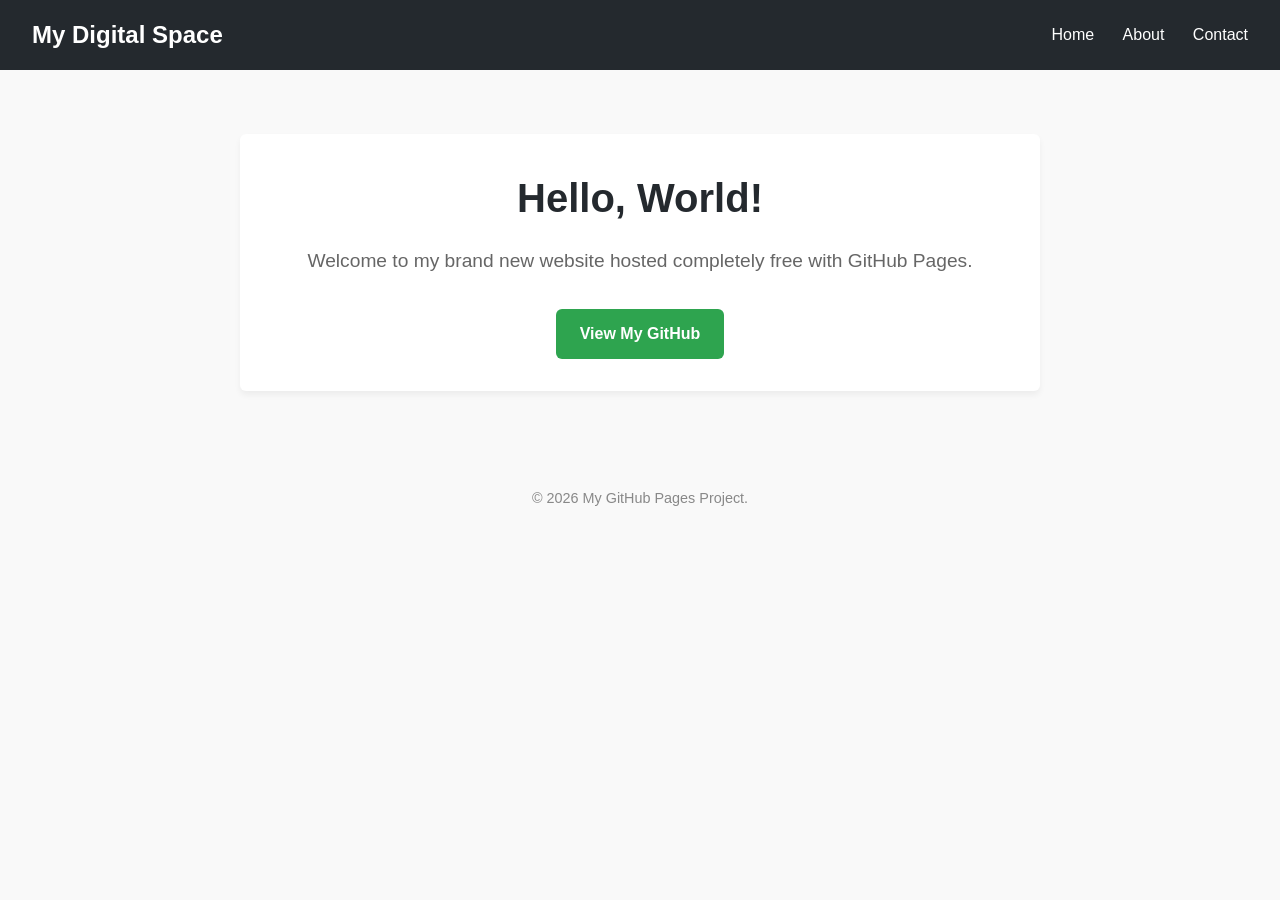
==== index.html @ cbd29893 "Create index.html" ====
<!DOCTYPE html>
<html lang="en">
<head>
    <meta charset="UTF-8">
    <meta name="viewport" content="width=device-width, initial-scale=1.0">
    <title>My GitHub Pages Site</title>
    <style>
        * {
            box-sizing: border-box;
            margin: 0;
            padding: 0;
        }
        body {
            font-family: -apple-system, BlinkMacSystemFont, "Segoe UI", Roboto, sans-serif;
            line-height: 1.6;
            color: #333;
            background-color: #f9f9f9;
        }
        header {
            background-color: #24292e;
            color: #fff;
            padding: 1rem 2rem;
            display: flex;
            justify-content: space-between;
            align-items: center;
        }
        header h1 {
            font-size: 1.5rem;
        }
        nav a {
            color: #fff;
            text-decoration: none;
            margin-left: 1.5rem;
            font-weight: 500;
        }
        nav a:hover {
            text-decoration: underline;
        }
        .hero {
            max-width: 800px;
            margin: 4rem auto;
            padding: 2rem;
            background: #fff;
            border-radius: 6px;
            box-shadow: 0 4px 6px rgba(0,0,0,0.05);
            text-align: center;
        }
        .hero h2 {
            font-size: 2.5rem;
            margin-bottom: 1rem;
            color: #24292e;
        }
        .hero p {
            font-size: 1.2rem;
            color: #666;
            margin-bottom: 2rem;
        }
        .btn {
            display: inline-block;
            background-color: #2ea44f;
            color: #fff;
            padding: 0.75rem 1.5rem;
            border-radius: 6px;
            text-decoration: none;
            font-weight: 600;
        }
        .btn:hover {
            background-color: #2c974b;
        }
        footer {
            text-align: center;
            padding: 2rem;
            color: #888;
            font-size: 0.9rem;
            margin-top: 4rem;
        }
    </style>
</head>
<body>

    <header>
        <h1>My Digital Space</h1>
        <nav>
            <a href="#">Home</a>
            <a href="#about">About</a>
            <a href="#contact">Contact</a>
        </nav>
    </header>

    <main class="hero">
        <h2>Hello, World!</h2>
        <p>Welcome to my brand new website hosted completely free with GitHub Pages.</p>
        <a href="https://github.com" class="btn" target="_blank">View My GitHub</a>
    </main>

    <footer>
        <p>&copy; 2026 My GitHub Pages Project.</p>
    </footer>

</body>
</html>
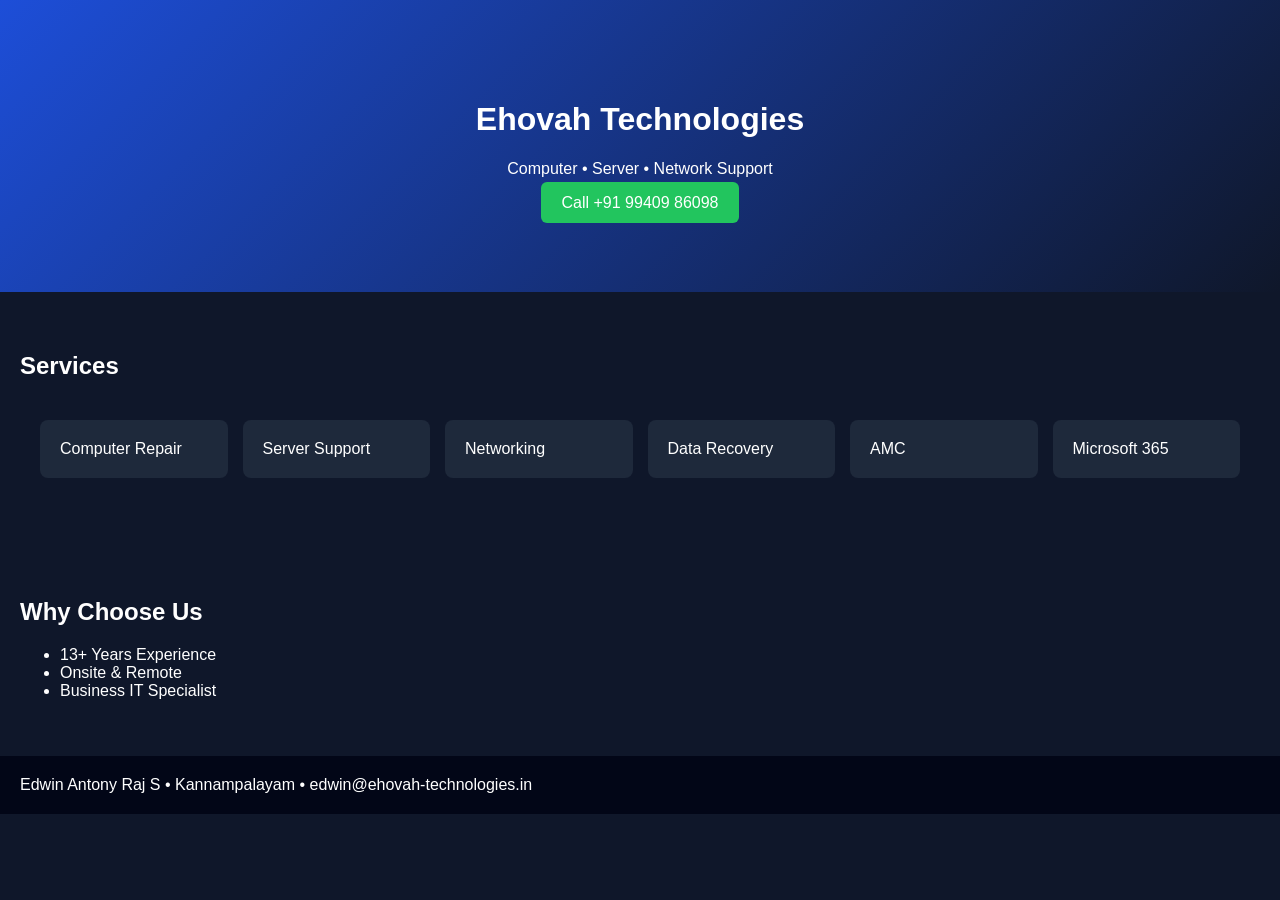
==== commit d54d321e: "Add files via upload" ====
--- a/index.html
+++ b/index.html
@@ -1,101 +1,6 @@
-<!DOCTYPE html>
-<html lang="en">
-<head>
-    <meta charset="UTF-8">
-    <meta name="viewport" content="width=device-width, initial-scale=1.0">
-    <title>My GitHub Pages Site</title>
-    <style>
-        * {
-            box-sizing: border-box;
-            margin: 0;
-            padding: 0;
-        }
-        body {
-            font-family: -apple-system, BlinkMacSystemFont, "Segoe UI", Roboto, sans-serif;
-            line-height: 1.6;
-            color: #333;
-            background-color: #f9f9f9;
-        }
-        header {
-            background-color: #24292e;
-            color: #fff;
-            padding: 1rem 2rem;
-            display: flex;
-            justify-content: space-between;
-            align-items: center;
-        }
-        header h1 {
-            font-size: 1.5rem;
-        }
-        nav a {
-            color: #fff;
-            text-decoration: none;
-            margin-left: 1.5rem;
-            font-weight: 500;
-        }
-        nav a:hover {
-            text-decoration: underline;
-        }
-        .hero {
-            max-width: 800px;
-            margin: 4rem auto;
-            padding: 2rem;
-            background: #fff;
-            border-radius: 6px;
-            box-shadow: 0 4px 6px rgba(0,0,0,0.05);
-            text-align: center;
-        }
-        .hero h2 {
-            font-size: 2.5rem;
-            margin-bottom: 1rem;
-            color: #24292e;
-        }
-        .hero p {
-            font-size: 1.2rem;
-            color: #666;
-            margin-bottom: 2rem;
-        }
-        .btn {
-            display: inline-block;
-            background-color: #2ea44f;
-            color: #fff;
-            padding: 0.75rem 1.5rem;
-            border-radius: 6px;
-            text-decoration: none;
-            font-weight: 600;
-        }
-        .btn:hover {
-            background-color: #2c974b;
-        }
-        footer {
-            text-align: center;
-            padding: 2rem;
-            color: #888;
-            font-size: 0.9rem;
-            margin-top: 4rem;
-        }
-    </style>
-</head>
-<body>
-
-    <header>
-        <h1>My Digital Space</h1>
-        <nav>
-            <a href="#">Home</a>
-            <a href="#about">About</a>
-            <a href="#contact">Contact</a>
-        </nav>
-    </header>
-
-    <main class="hero">
-        <h2>Hello, World!</h2>
-        <p>Welcome to my brand new website hosted completely free with GitHub Pages.</p>
-        <a href="https://github.com" class="btn" target="_blank">View My GitHub</a>
-    </main>
-
-    <footer>
-        <p>&copy; 2026 My GitHub Pages Project.</p>
-    </footer>
-
-</body>
-</html>
+<!DOCTYPE html><html><head><meta charset="utf-8"><meta name="viewport" content="width=device-width,initial-scale=1">
+<title>Ehovah Technologies</title><link rel="stylesheet" href="style.css"></head>
+<body><header class="hero"><h1>Ehovah Technologies</h1><p>Computer • Server • Network Support</p><a class="btn" href="tel:+919940986098">Call +91 99409 86098</a></header>
+<section><h2>Services</h2><div class="grid"><div>Computer Repair</div><div>Server Support</div><div>Networking</div><div>Data Recovery</div><div>AMC</div><div>Microsoft 365</div></div></section>
+<section><h2>Why Choose Us</h2><ul><li>13+ Years Experience</li><li>Onsite & Remote</li><li>Business IT Specialist</li></ul></section>
+<footer>Edwin Antony Raj S • Kannampalayam • edwin@ehovah-technologies.in</footer></body></html>
--- a/style.css
+++ b/style.css
@@ -0,0 +1 @@
+body{font-family:Arial,sans-serif;margin:0;background:#0f172a;color:#fff} .hero{padding:80px 20px;text-align:center;background:linear-gradient(135deg,#1d4ed8,#0f172a)} .btn{background:#22c55e;color:#fff;padding:12px 20px;text-decoration:none;border-radius:6px}.grid{display:grid;grid-template-columns:repeat(auto-fit,minmax(180px,1fr));gap:15px;padding:20px} .grid div{background:#1e293b;padding:20px;border-radius:8px} section{padding:40px 20px} footer{padding:20px;background:#020617}
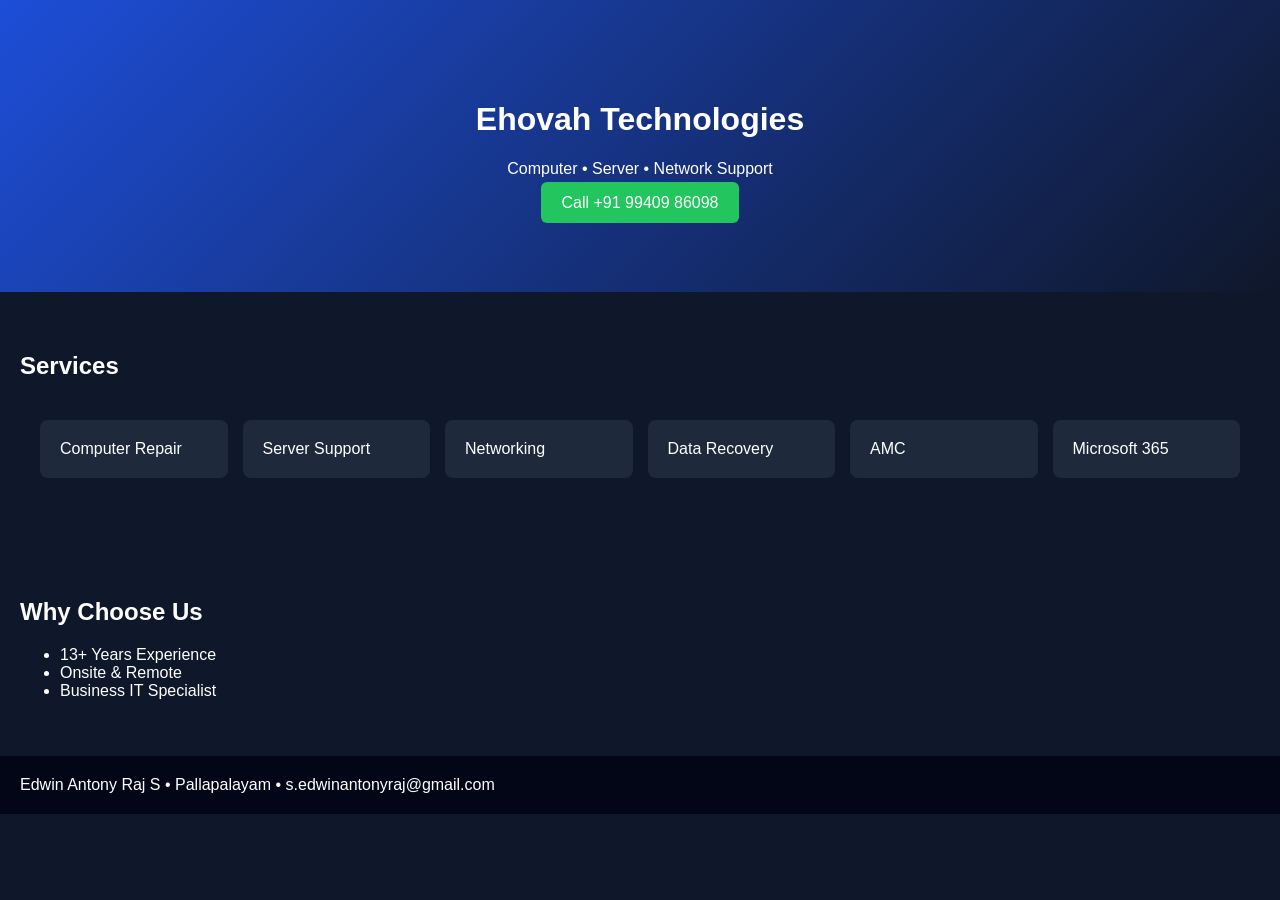
==== commit d16bed2e: "Update index.html" ====
--- a/index.html
+++ b/index.html
@@ -3,4 +3,4 @@
 <body><header class="hero"><h1>Ehovah Technologies</h1><p>Computer • Server • Network Support</p><a class="btn" href="tel:+919940986098">Call +91 99409 86098</a></header>
 <section><h2>Services</h2><div class="grid"><div>Computer Repair</div><div>Server Support</div><div>Networking</div><div>Data Recovery</div><div>AMC</div><div>Microsoft 365</div></div></section>
 <section><h2>Why Choose Us</h2><ul><li>13+ Years Experience</li><li>Onsite & Remote</li><li>Business IT Specialist</li></ul></section>
-<footer>Edwin Antony Raj S • Kannampalayam • edwin@ehovah-technologies.in</footer></body></html>+<footer>Edwin Antony Raj S • Pallapalayam • s.edwinantonyraj@gmail.com</footer></body></html>
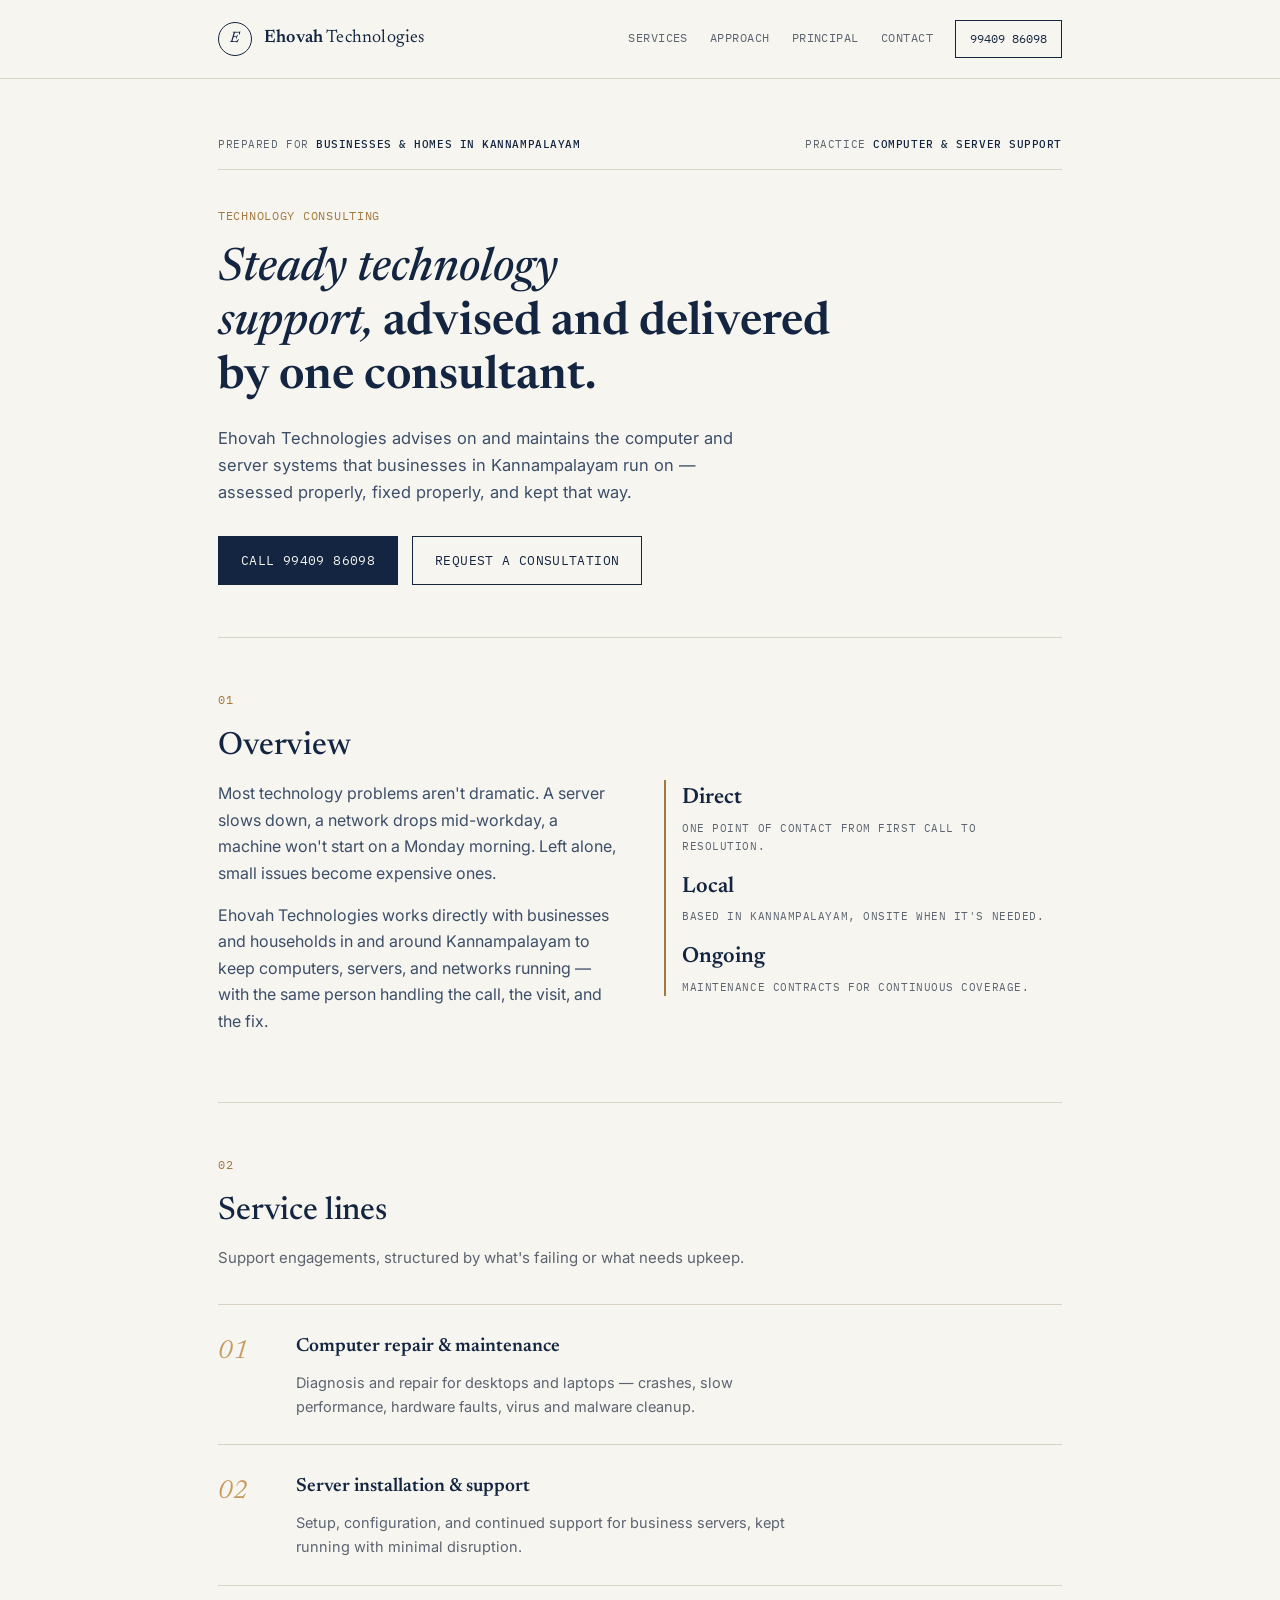
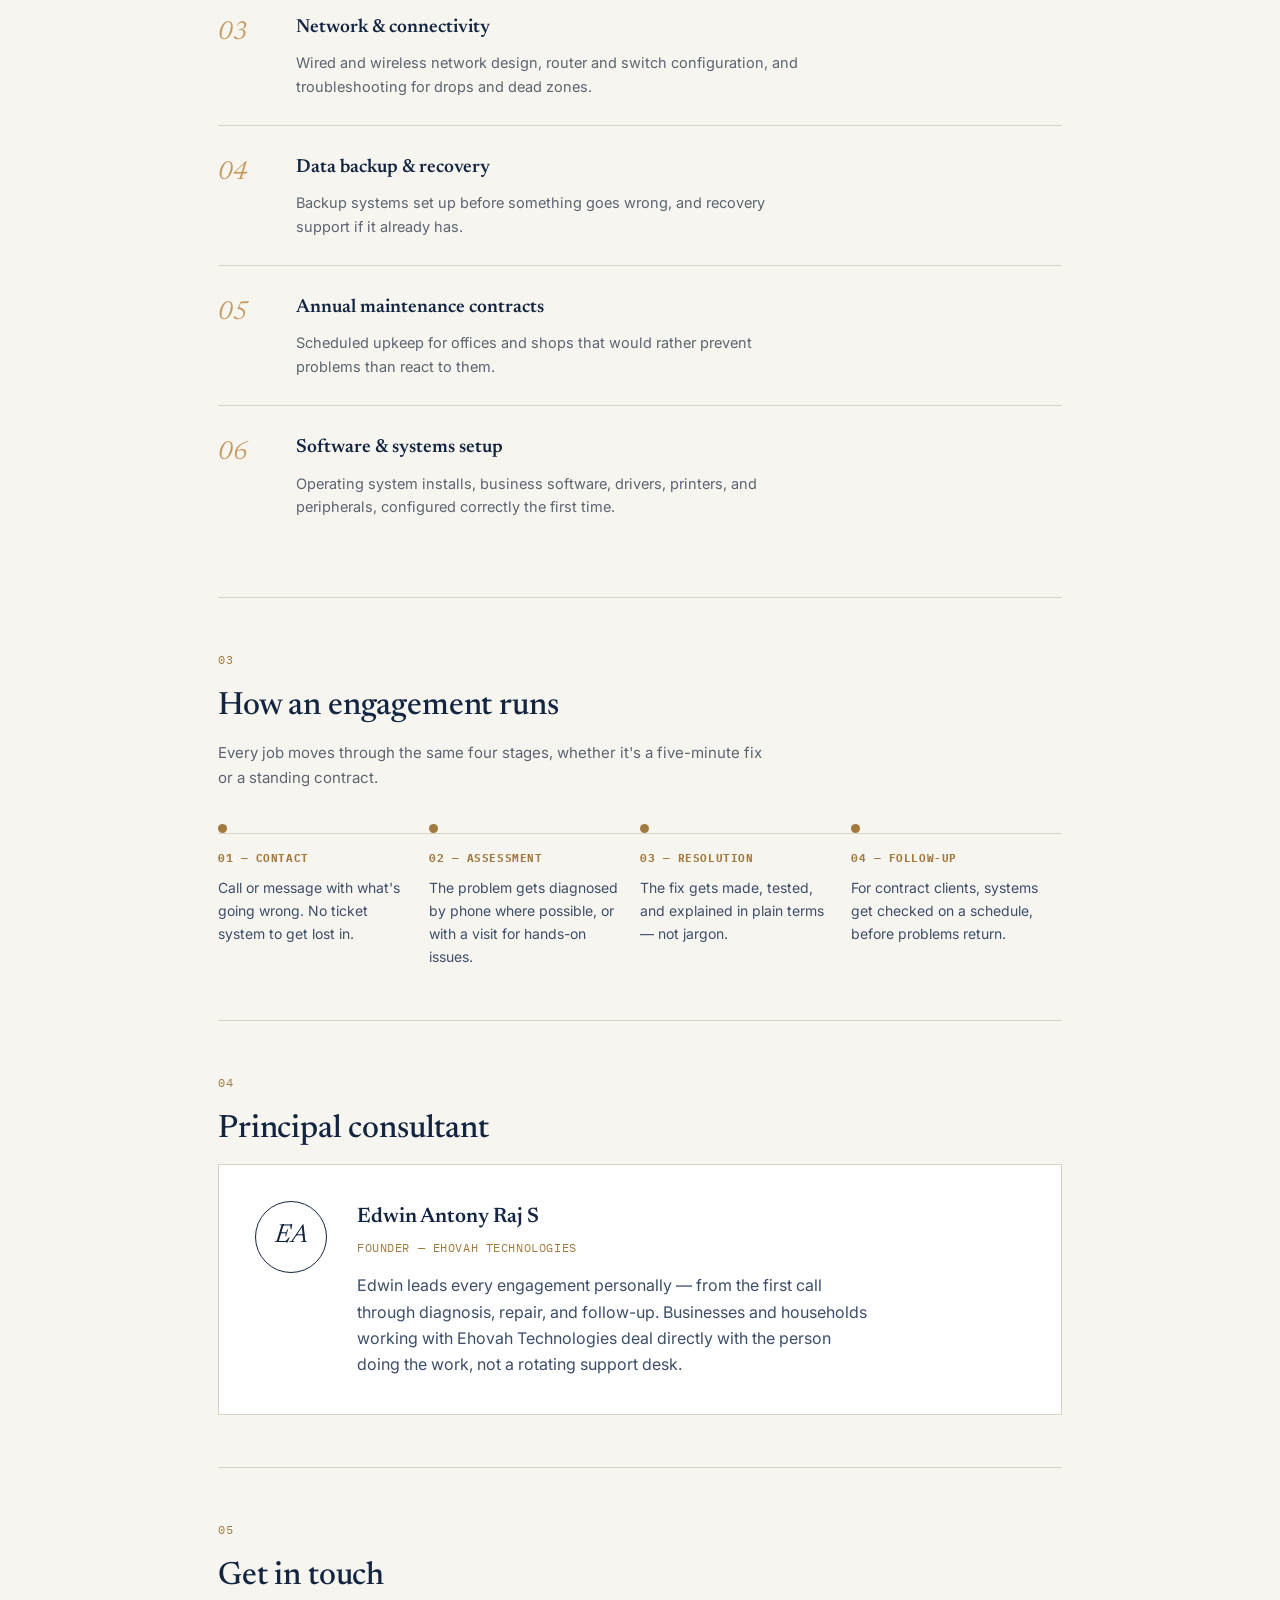
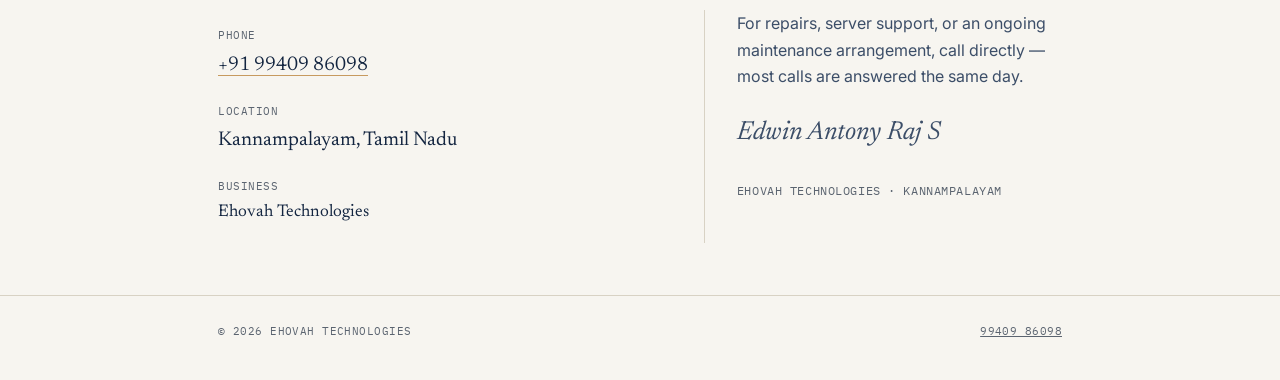
==== commit 4a6aa6b2: "Add files via upload" ====
--- a/index.html
+++ b/index.html
@@ -1,6 +1,381 @@
-<!DOCTYPE html><html><head><meta charset="utf-8"><meta name="viewport" content="width=device-width,initial-scale=1">
-<title>Ehovah Technologies</title><link rel="stylesheet" href="style.css"></head>
-<body><header class="hero"><h1>Ehovah Technologies</h1><p>Computer • Server • Network Support</p><a class="btn" href="tel:+919940986098">Call +91 99409 86098</a></header>
-<section><h2>Services</h2><div class="grid"><div>Computer Repair</div><div>Server Support</div><div>Networking</div><div>Data Recovery</div><div>AMC</div><div>Microsoft 365</div></div></section>
-<section><h2>Why Choose Us</h2><ul><li>13+ Years Experience</li><li>Onsite & Remote</li><li>Business IT Specialist</li></ul></section>
-<footer>Edwin Antony Raj S • Pallapalayam • s.edwinantonyraj@gmail.com</footer></body></html>
+<!DOCTYPE html>
+<html lang="en">
+<head>
+<meta charset="UTF-8">
+<meta name="viewport" content="width=device-width, initial-scale=1.0">
+<title>Ehovah Technologies — Technology Consulting &amp; Support</title>
+<meta name="description" content="Ehovah Technologies, Kannampalayam. Technology consulting, computer and server support led by Edwin Antony Raj S. Call 99409 86098.">
+<link rel="preconnect" href="https://fonts.googleapis.com">
+<link rel="preconnect" href="https://fonts.gstatic.com" crossorigin>
+<link href="https://fonts.googleapis.com/css2?family=Newsreader:ital,wght@0,400;0,500;0,600;1,400&family=Inter:wght@400;500;600&family=IBM+Plex+Mono:wght@400;500&display=swap" rel="stylesheet">
+<style>
+  :root{
+    --ink:#132540;
+    --ink-soft:#3C4E68;
+    --paper:#F7F5F0;
+    --paper-2:#EFEBE2;
+    --card:#FFFFFF;
+    --rule:#D8D2C4;
+    --rule-soft:#E7E2D6;
+    --brass:#A2793E;
+    --brass-soft:#C79A5F;
+    --slate:#5C7290;
+    --text-dim:#5B6470;
+    --font-display:'Newsreader', serif;
+    --font-body:'Inter', sans-serif;
+    --font-mono:'IBM Plex Mono', monospace;
+  }
+
+  *{ box-sizing:border-box; }
+  html{ scroll-behavior:smooth; }
+  @media (prefers-reduced-motion: reduce){
+    html{ scroll-behavior:auto; }
+    *{ animation-duration:0.01ms !important; transition-duration:0.01ms !important; }
+  }
+
+  body{
+    margin:0;
+    background:var(--paper);
+    color:var(--ink);
+    font-family:var(--font-body);
+    line-height:1.65;
+    -webkit-font-smoothing:antialiased;
+  }
+
+  a{ color:var(--ink); }
+  a:focus-visible, button:focus-visible{ outline:2px solid var(--brass); outline-offset:3px; }
+
+  .wrap{ max-width:900px; margin:0 auto; padding:0 28px; }
+
+  /* ---------- Letterhead ---------- */
+  .letterhead{
+    border-bottom:1px solid var(--rule);
+    background:var(--paper);
+    position:sticky; top:0; z-index:50;
+  }
+  .letterhead-inner{
+    max-width:900px; margin:0 auto; padding:20px 28px;
+    display:flex; align-items:center; justify-content:space-between; gap:16px;
+  }
+  .mark{
+    display:flex; align-items:center; gap:12px; text-decoration:none; color:var(--ink);
+  }
+  .mark-glyph{
+    width:34px; height:34px; border:1px solid var(--ink); border-radius:50%;
+    display:flex; align-items:center; justify-content:center;
+    font-family:var(--font-display); font-size:15px; font-style:italic; color:var(--ink);
+  }
+  .mark-text{ font-family:var(--font-display); font-size:18px; letter-spacing:0.01em; }
+  .mark-text b{ font-weight:600; }
+  .letterhead-right{ display:flex; align-items:center; gap:22px; }
+  .letternav{ display:flex; gap:22px; font-family:var(--font-mono); font-size:11.5px; letter-spacing:0.04em; text-transform:uppercase; }
+  .letternav a{ color:var(--text-dim); text-decoration:none; }
+  .letternav a:hover{ color:var(--brass); }
+  .letter-call{
+    font-family:var(--font-mono); font-size:12px; border:1px solid var(--ink);
+    padding:8px 14px; text-decoration:none; color:var(--ink); white-space:nowrap;
+  }
+  .letter-call:hover{ background:var(--ink); color:var(--paper); }
+  @media (max-width:680px){ .letternav{ display:none; } }
+
+  /* ---------- Cover / hero ---------- */
+  .cover{ padding:56px 0 44px; }
+  .cover-meta{
+    display:flex; justify-content:space-between; flex-wrap:wrap; gap:8px 24px;
+    font-family:var(--font-mono); font-size:11px; letter-spacing:0.05em; text-transform:uppercase;
+    color:var(--text-dim); border-bottom:1px solid var(--rule); padding-bottom:16px; margin-bottom:36px;
+  }
+  .cover-meta span b{ color:var(--ink); font-weight:500; }
+
+  .eyebrow-line{
+    font-family:var(--font-mono); font-size:12px; letter-spacing:0.06em; text-transform:uppercase;
+    color:var(--brass); margin:0 0 16px;
+  }
+  h1{
+    font-family:var(--font-display); font-weight:500; font-style:italic;
+    font-size:clamp(30px, 5vw, 46px); line-height:1.18; margin:0 0 20px;
+    color:var(--ink); max-width:680px;
+  }
+  h1 em{ font-style:normal; font-weight:600; }
+
+  .lede{ font-size:16.5px; color:var(--ink-soft); max-width:540px; margin:0 0 30px; }
+
+  .cover-ctas{ display:flex; gap:14px; flex-wrap:wrap; margin-bottom:8px; }
+  .btn{
+    font-family:var(--font-mono); font-size:12.5px; letter-spacing:0.03em; text-transform:uppercase;
+    padding:13px 22px; text-decoration:none; display:inline-flex; align-items:center; gap:8px;
+    border:1px solid var(--ink);
+  }
+  .btn-primary{ background:var(--ink); color:var(--paper); }
+  .btn-primary:hover{ background:var(--brass); border-color:var(--brass); }
+  .btn-ghost{ color:var(--ink); }
+  .btn-ghost:hover{ background:var(--ink); color:var(--paper); }
+
+  /* ---------- Section shell ---------- */
+  section{ padding:52px 0; border-top:1px solid var(--rule); }
+  .section-num{
+    font-family:var(--font-mono); font-size:12px; color:var(--brass);
+    letter-spacing:0.05em; margin-bottom:10px; display:block;
+  }
+  h2{
+    font-family:var(--font-display); font-weight:500; font-size:clamp(24px,3.2vw,32px);
+    margin:0 0 8px; color:var(--ink); letter-spacing:-0.005em;
+  }
+  .section-sub{ color:var(--text-dim); max-width:560px; margin:0 0 34px; font-size:15px; }
+
+  /* ---------- Overview ---------- */
+  .overview{ display:grid; grid-template-columns:1fr 1fr; gap:48px; align-items:start; }
+  .overview p{ color:var(--ink-soft); margin:0 0 16px; }
+  .overview .figure{
+    font-family:var(--font-mono); font-size:11px; text-transform:uppercase; letter-spacing:0.05em;
+    color:var(--text-dim); border-left:2px solid var(--brass); padding-left:16px;
+    display:flex; flex-direction:column; gap:14px;
+  }
+  .overview .figure div b{
+    display:block; font-family:var(--font-display); font-style:normal; font-size:22px;
+    color:var(--ink); font-weight:600; letter-spacing:0; text-transform:none; margin-bottom:2px;
+  }
+  @media (max-width:680px){ .overview{ grid-template-columns:1fr; } }
+
+  /* ---------- Service schedule ---------- */
+  .schedule{ border-top:1px solid var(--rule); }
+  .svc-row{
+    display:grid; grid-template-columns:56px 1fr; gap:22px;
+    padding:26px 0; border-bottom:1px solid var(--rule);
+  }
+  .svc-row .num{
+    font-family:var(--font-display); font-style:italic; font-size:26px; color:var(--brass-soft);
+  }
+  .svc-row h3{
+    font-family:var(--font-display); font-weight:600; font-size:19px; margin:0 0 8px; color:var(--ink);
+  }
+  .svc-row p{ color:var(--text-dim); margin:0; max-width:520px; font-size:14.5px; }
+
+  /* ---------- Approach ---------- */
+  .approach{ position:relative; }
+  .approach-line{
+    display:grid; grid-template-columns:repeat(4,1fr); gap:0; position:relative;
+  }
+  .approach-line::before{
+    content:""; position:absolute; top:9px; left:0; right:0; height:1px; background:var(--rule);
+  }
+  .approach-step{ position:relative; padding-right:18px; }
+  .approach-step .step-dot{
+    width:9px; height:9px; border-radius:50%; background:var(--brass); margin-bottom:16px; position:relative; z-index:2;
+  }
+  .approach-step h4{
+    font-family:var(--font-mono); font-size:11px; text-transform:uppercase; letter-spacing:0.05em;
+    color:var(--brass); margin:0 0 8px;
+  }
+  .approach-step p{ font-size:14px; color:var(--ink-soft); margin:0; }
+  @media (max-width:680px){
+    .approach-line{ grid-template-columns:1fr; gap:26px; }
+    .approach-line::before{ display:none; }
+  }
+
+  /* ---------- Principal / about ---------- */
+  .principal{
+    background:var(--card); border:1px solid var(--rule); padding:36px;
+    display:grid; grid-template-columns:auto 1fr; gap:30px; align-items:start;
+  }
+  .principal-mark{
+    width:72px; height:72px; border:1px solid var(--ink); border-radius:50%;
+    display:flex; align-items:center; justify-content:center;
+    font-family:var(--font-display); font-style:italic; font-size:26px; color:var(--ink);
+  }
+  .principal h3{ font-family:var(--font-display); font-weight:600; font-style:normal; font-size:21px; margin:0 0 4px; }
+  .principal .role{ font-family:var(--font-mono); font-size:11.5px; text-transform:uppercase; letter-spacing:0.05em; color:var(--brass); margin-bottom:14px; display:block; }
+  .principal p{ color:var(--ink-soft); margin:0; max-width:520px; }
+  @media (max-width:560px){ .principal{ grid-template-columns:1fr; padding:26px; } }
+
+  /* ---------- Contact / signature block ---------- */
+  .contact-grid{ display:grid; grid-template-columns:1.1fr 0.9fr; gap:48px; }
+  @media (max-width:680px){ .contact-grid{ grid-template-columns:1fr; } }
+  .contact-list dt{
+    font-family:var(--font-mono); font-size:11px; text-transform:uppercase; letter-spacing:0.05em; color:var(--text-dim);
+    margin-top:20px;
+  }
+  .contact-list dt:first-child{ margin-top:0; }
+  .contact-list dd{
+    margin:4px 0 0; font-family:var(--font-display); font-size:20px; color:var(--ink);
+  }
+  .contact-list dd a{ color:var(--ink); text-decoration:none; border-bottom:1px solid var(--brass-soft); }
+  .contact-list dd a:hover{ color:var(--brass); }
+
+  .signoff{
+    border-left:1px solid var(--rule); padding-left:32px;
+  }
+  .signoff p{ color:var(--ink-soft); margin:0 0 22px; }
+  .signature{
+    font-family:var(--font-display); font-style:italic; font-size:26px; color:var(--ink); margin-bottom:4px;
+  }
+  .sig-role{ font-family:var(--font-mono); font-size:11.5px; text-transform:uppercase; letter-spacing:0.05em; color:var(--text-dim); }
+  @media (max-width:680px){ .signoff{ border-left:none; padding-left:0; border-top:1px solid var(--rule); padding-top:24px; } }
+
+  /* ---------- Footer ---------- */
+  footer{
+    border-top:1px solid var(--rule); padding:26px 0 40px;
+    font-family:var(--font-mono); font-size:11px; text-transform:uppercase; letter-spacing:0.04em;
+    color:var(--text-dim); display:flex; justify-content:space-between; flex-wrap:wrap; gap:10px;
+  }
+  footer a{ color:var(--text-dim); }
+</style>
+</head>
+<body>
+
+<div class="letterhead">
+  <div class="letterhead-inner">
+    <a href="#top" class="mark">
+      <span class="mark-glyph">E</span>
+      <span class="mark-text"><b>Ehovah</b> Technologies</span>
+    </a>
+    <div class="letterhead-right">
+      <nav class="letternav">
+        <a href="#services">Services</a>
+        <a href="#approach">Approach</a>
+        <a href="#principal">Principal</a>
+        <a href="#contact">Contact</a>
+      </nav>
+      <a class="letter-call" href="tel:+919940986098">99409 86098</a>
+    </div>
+  </div>
+</div>
+
+<div class="wrap" id="top">
+  <section class="cover" style="border-top:none;">
+    <div class="cover-meta">
+      <span>Prepared for <b>Businesses &amp; homes in Kannampalayam</b></span>
+      <span>Practice <b>Computer &amp; Server Support</b></span>
+    </div>
+    <p class="eyebrow-line">Technology Consulting</p>
+    <h1>Steady technology<br>support, <em>advised and delivered<br>by one consultant.</em></h1>
+    <p class="lede">Ehovah Technologies advises on and maintains the computer and server systems that businesses in Kannampalayam run on — assessed properly, fixed properly, and kept that way.</p>
+    <div class="cover-ctas">
+      <a class="btn btn-primary" href="tel:+919940986098">Call 99409 86098</a>
+      <a class="btn btn-ghost" href="#contact">Request a consultation</a>
+    </div>
+  </section>
+
+  <section id="overview">
+    <span class="section-num">01</span>
+    <h2>Overview</h2>
+    <div class="overview">
+      <div>
+        <p>Most technology problems aren't dramatic. A server slows down, a network drops mid-workday, a machine won't start on a Monday morning. Left alone, small issues become expensive ones.</p>
+        <p>Ehovah Technologies works directly with businesses and households in and around Kannampalayam to keep computers, servers, and networks running — with the same person handling the call, the visit, and the fix.</p>
+      </div>
+      <div class="figure">
+        <div><b>Direct</b> One point of contact from first call to resolution.</div>
+        <div><b>Local</b> Based in Kannampalayam, onsite when it's needed.</div>
+        <div><b>Ongoing</b> Maintenance contracts for continuous coverage.</div>
+      </div>
+    </div>
+  </section>
+
+  <section id="services">
+    <span class="section-num">02</span>
+    <h2>Service lines</h2>
+    <p class="section-sub">Support engagements, structured by what's failing or what needs upkeep.</p>
+    <div class="schedule">
+      <div class="svc-row">
+        <span class="num">01</span>
+        <div><h3>Computer repair &amp; maintenance</h3><p>Diagnosis and repair for desktops and laptops — crashes, slow performance, hardware faults, virus and malware cleanup.</p></div>
+      </div>
+      <div class="svc-row">
+        <span class="num">02</span>
+        <div><h3>Server installation &amp; support</h3><p>Setup, configuration, and continued support for business servers, kept running with minimal disruption.</p></div>
+      </div>
+      <div class="svc-row">
+        <span class="num">03</span>
+        <div><h3>Network &amp; connectivity</h3><p>Wired and wireless network design, router and switch configuration, and troubleshooting for drops and dead zones.</p></div>
+      </div>
+      <div class="svc-row">
+        <span class="num">04</span>
+        <div><h3>Data backup &amp; recovery</h3><p>Backup systems set up before something goes wrong, and recovery support if it already has.</p></div>
+      </div>
+      <div class="svc-row">
+        <span class="num">05</span>
+        <div><h3>Annual maintenance contracts</h3><p>Scheduled upkeep for offices and shops that would rather prevent problems than react to them.</p></div>
+      </div>
+      <div class="svc-row" style="border-bottom:none;">
+        <span class="num">06</span>
+        <div><h3>Software &amp; systems setup</h3><p>Operating system installs, business software, drivers, printers, and peripherals, configured correctly the first time.</p></div>
+      </div>
+    </div>
+  </section>
+
+  <section id="approach">
+    <span class="section-num">03</span>
+    <h2>How an engagement runs</h2>
+    <p class="section-sub">Every job moves through the same four stages, whether it's a five-minute fix or a standing contract.</p>
+    <div class="approach">
+      <div class="approach-line">
+        <div class="approach-step">
+          <div class="step-dot"></div>
+          <h4>01 — Contact</h4>
+          <p>Call or message with what's going wrong. No ticket system to get lost in.</p>
+        </div>
+        <div class="approach-step">
+          <div class="step-dot"></div>
+          <h4>02 — Assessment</h4>
+          <p>The problem gets diagnosed by phone where possible, or with a visit for hands-on issues.</p>
+        </div>
+        <div class="approach-step">
+          <div class="step-dot"></div>
+          <h4>03 — Resolution</h4>
+          <p>The fix gets made, tested, and explained in plain terms — not jargon.</p>
+        </div>
+        <div class="approach-step">
+          <div class="step-dot"></div>
+          <h4>04 — Follow-up</h4>
+          <p>For contract clients, systems get checked on a schedule, before problems return.</p>
+        </div>
+      </div>
+    </div>
+  </section>
+
+  <section id="principal">
+    <span class="section-num">04</span>
+    <h2>Principal consultant</h2>
+    <div class="principal">
+      <div class="principal-mark">EA</div>
+      <div>
+        <h3>Edwin Antony Raj S</h3>
+        <span class="role">Founder — Ehovah Technologies</span>
+        <p>Edwin leads every engagement personally — from the first call through diagnosis, repair, and follow-up. Businesses and households working with Ehovah Technologies deal directly with the person doing the work, not a rotating support desk.</p>
+      </div>
+    </div>
+  </section>
+
+  <section id="contact">
+    <span class="section-num">05</span>
+    <h2>Get in touch</h2>
+    <div class="contact-grid">
+      <dl class="contact-list">
+        <dt>Phone</dt>
+        <dd><a href="tel:+919940986098">+91 99409 86098</a></dd>
+        <dt>Location</dt>
+        <dd>Kannampalayam, Tamil Nadu</dd>
+        <dt>Business</dt>
+        <dd style="font-size:17px;">Ehovah Technologies</dd>
+      </dl>
+      <div class="signoff">
+        <p>For repairs, server support, or an ongoing maintenance arrangement, call directly — most calls are answered the same day.</p>
+        <p class="signature">Edwin Antony Raj S</p>
+        <span class="sig-role">Ehovah Technologies · Kannampalayam</span>
+      </div>
+    </div>
+  </section>
+</div>
+
+<footer>
+  <div class="wrap" style="display:flex; justify-content:space-between; width:100%; flex-wrap:wrap; gap:10px;">
+    <span>© <span id="year"></span> Ehovah Technologies</span>
+    <a href="tel:+919940986098">99409 86098</a>
+  </div>
+</footer>
+
+<script>document.getElementById('year').textContent = new Date().getFullYear();</script>
+
+</body>
+</html>
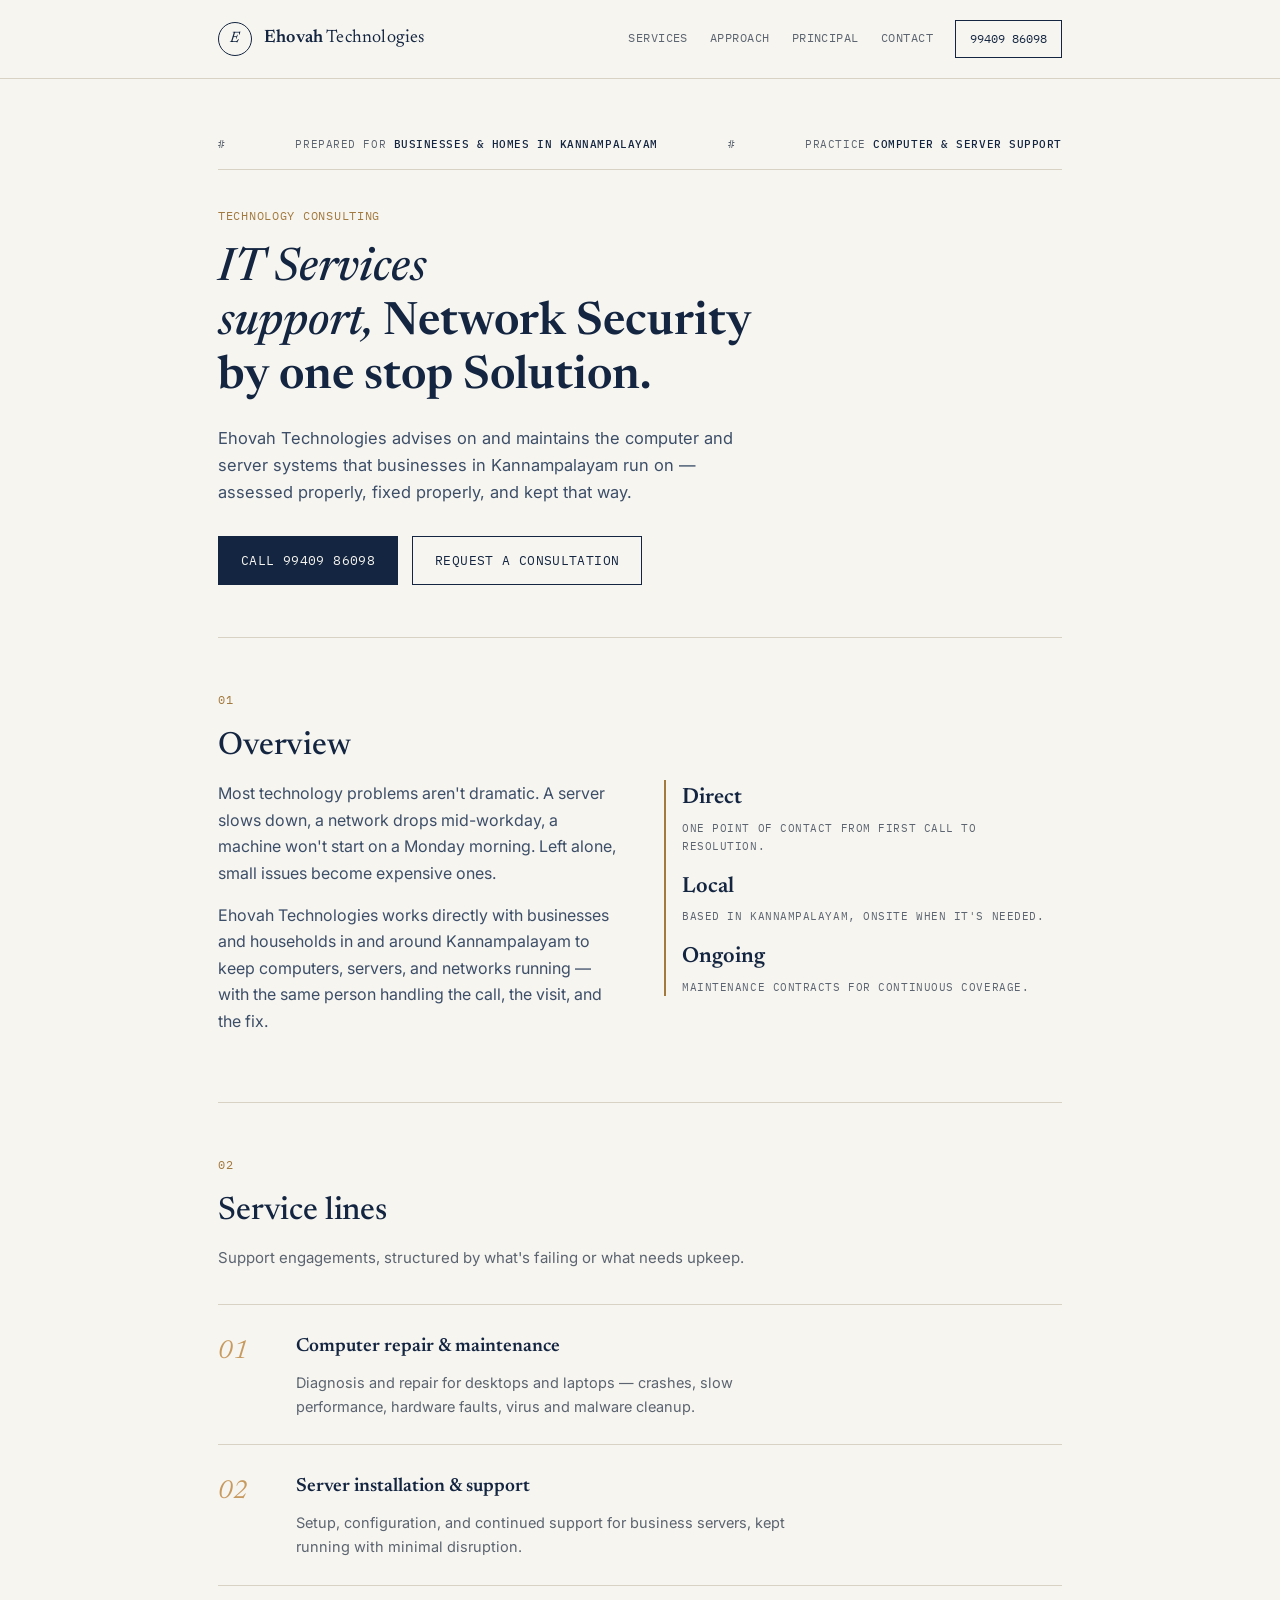
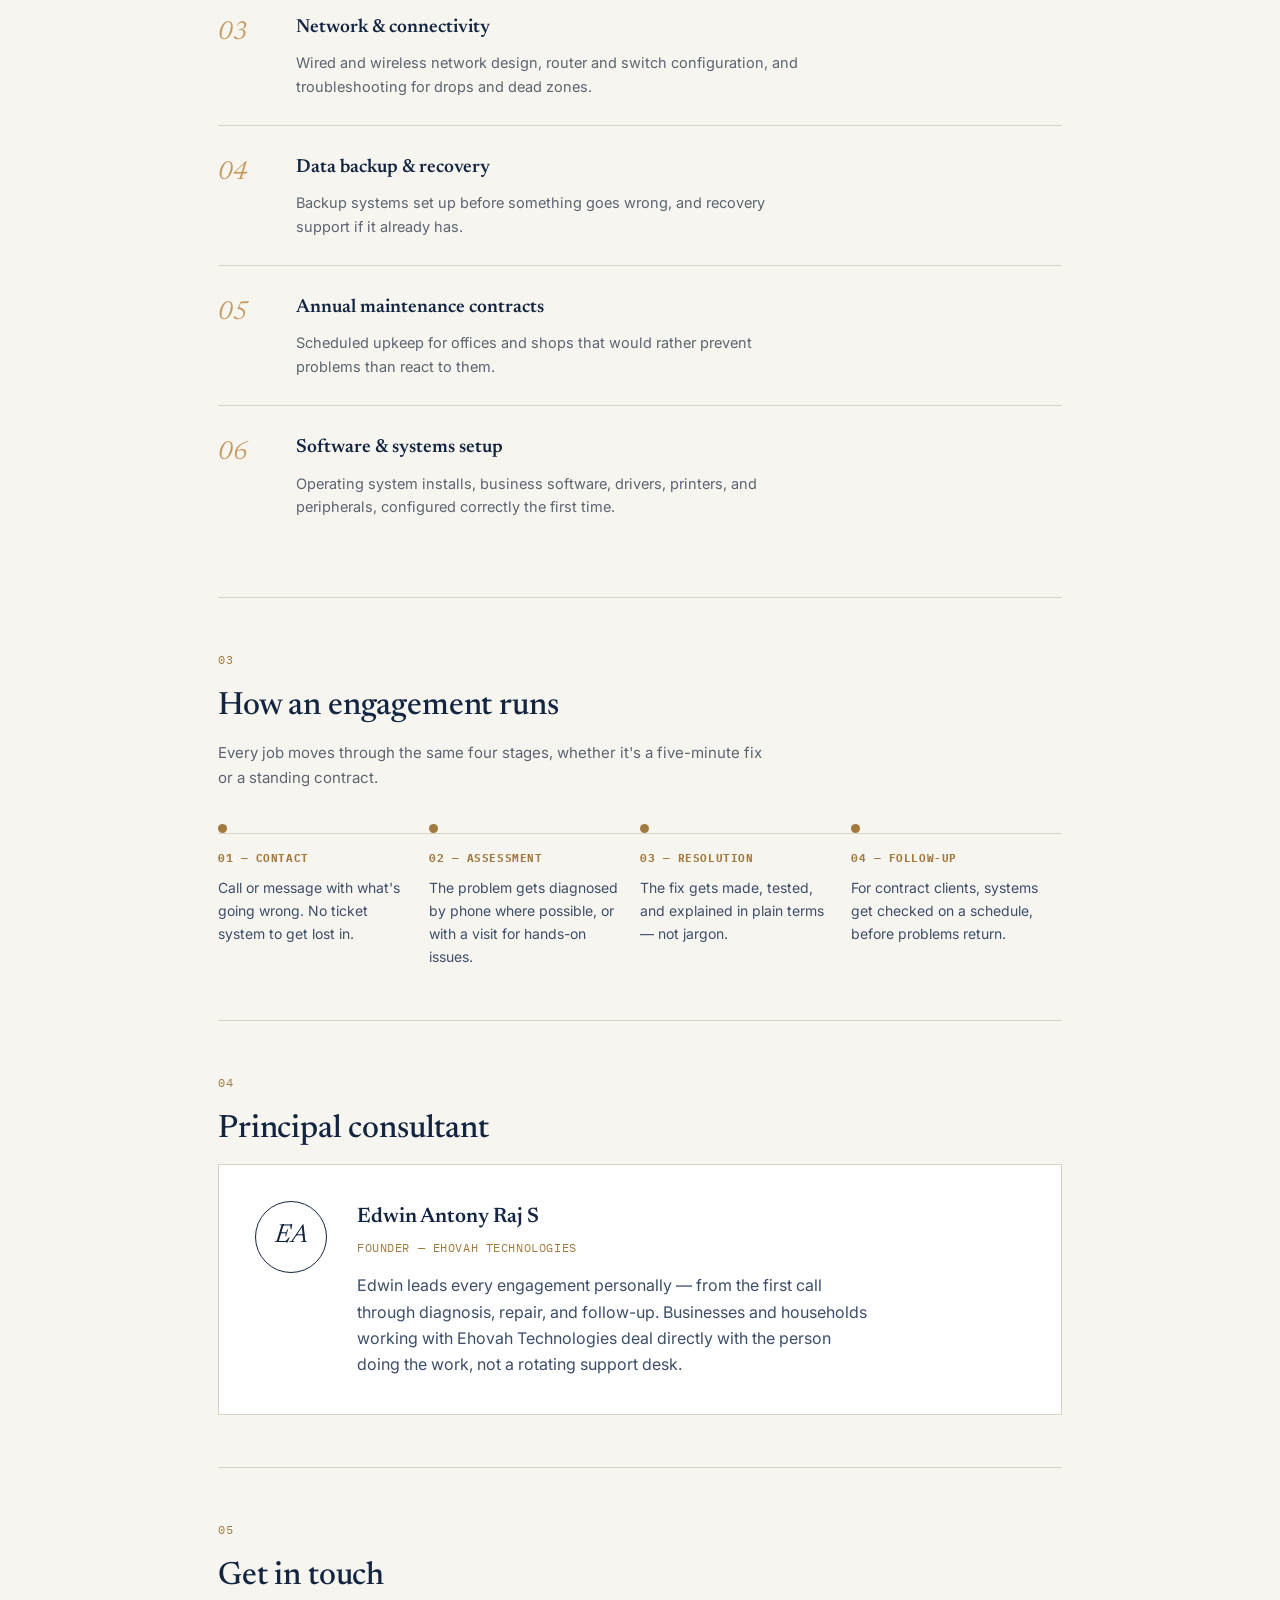
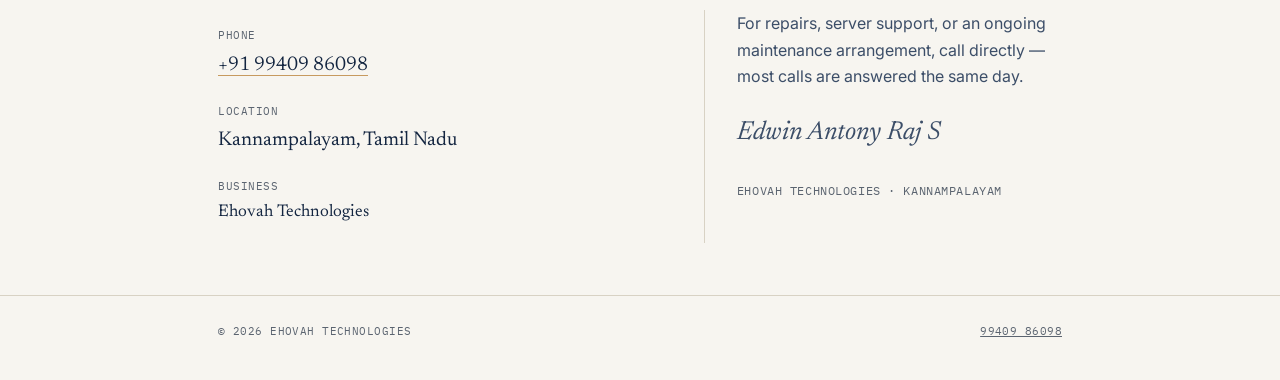
==== commit 44b847ec: "Update index.html" ====
--- a/index.html
+++ b/index.html
@@ -3,7 +3,7 @@
 <head>
 <meta charset="UTF-8">
 <meta name="viewport" content="width=device-width, initial-scale=1.0">
-<title>Ehovah Technologies — Technology Consulting &amp; Support</title>
+<title>Ehovah Technologies — Technology Service Support Consultation &amp; Support</title>
 <meta name="description" content="Ehovah Technologies, Kannampalayam. Technology consulting, computer and server support led by Edwin Antony Raj S. Call 99409 86098.">
 <link rel="preconnect" href="https://fonts.googleapis.com">
 <link rel="preconnect" href="https://fonts.gstatic.com" crossorigin>
@@ -244,11 +244,11 @@
 <div class="wrap" id="top">
   <section class="cover" style="border-top:none;">
     <div class="cover-meta">
-      <span>Prepared for <b>Businesses &amp; homes in Kannampalayam</b></span>
-      <span>Practice <b>Computer &amp; Server Support</b></span>
+     # <span>Prepared for <b>Businesses &amp; homes in Kannampalayam</b></span>
+     # <span>Practice <b>Computer &amp; Server Support</b></span>
     </div>
     <p class="eyebrow-line">Technology Consulting</p>
-    <h1>Steady technology<br>support, <em>advised and delivered<br>by one consultant.</em></h1>
+    <h1>IT Services<br>support, <em>Network Security<br>by one stop Solution.</em></h1>
     <p class="lede">Ehovah Technologies advises on and maintains the computer and server systems that businesses in Kannampalayam run on — assessed properly, fixed properly, and kept that way.</p>
     <div class="cover-ctas">
       <a class="btn btn-primary" href="tel:+919940986098">Call 99409 86098</a>
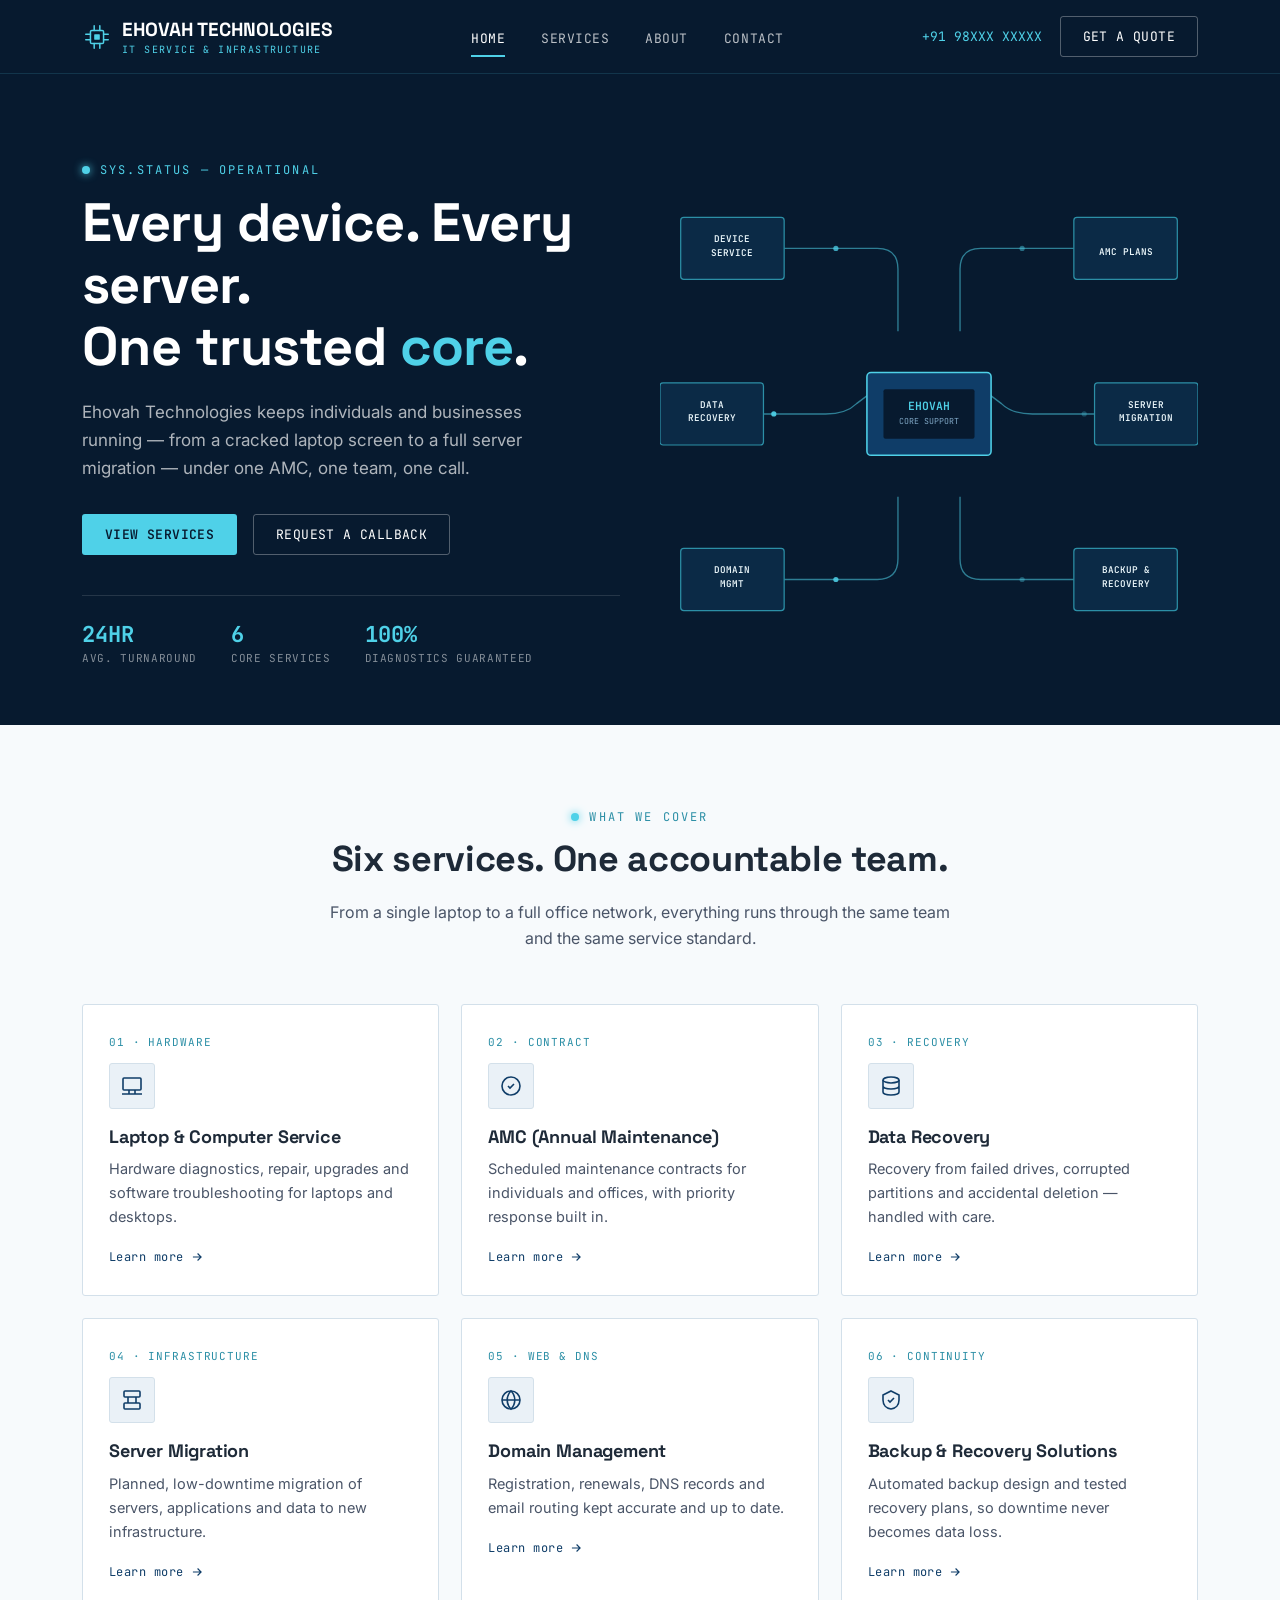
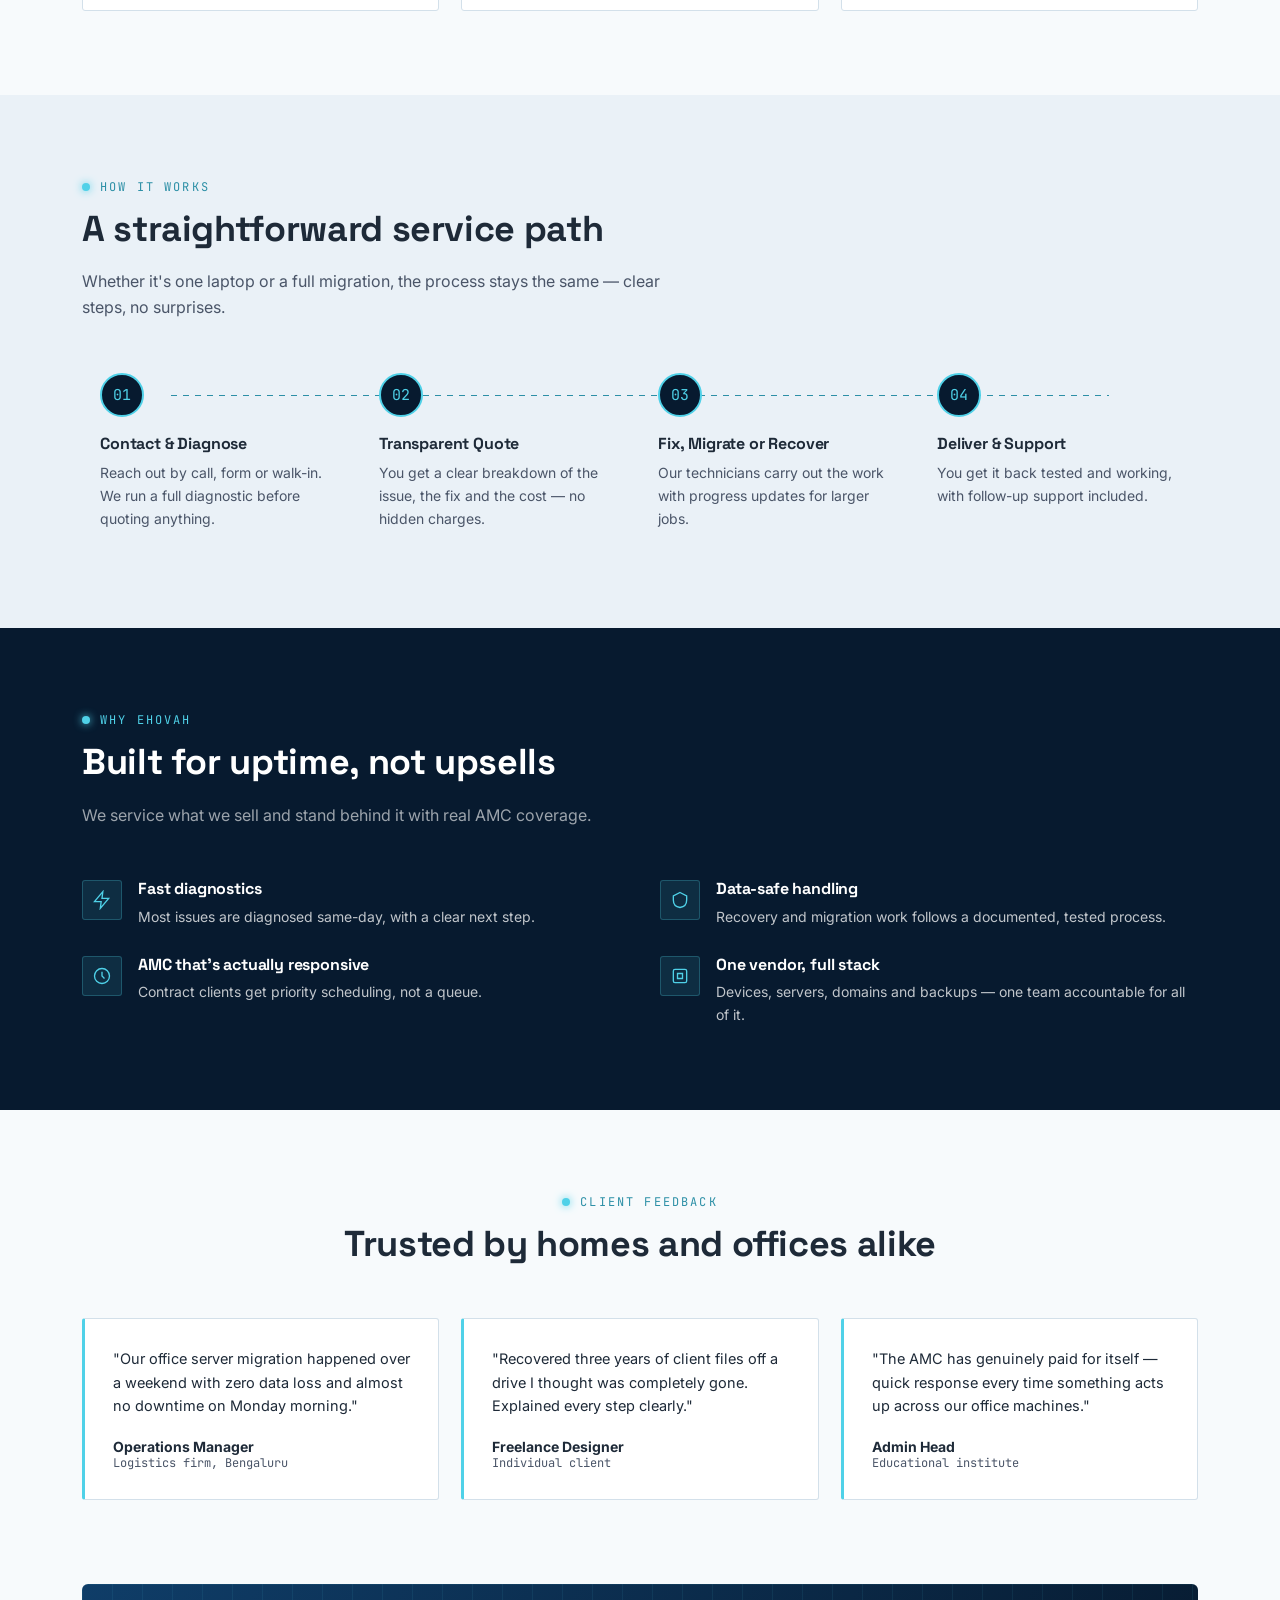
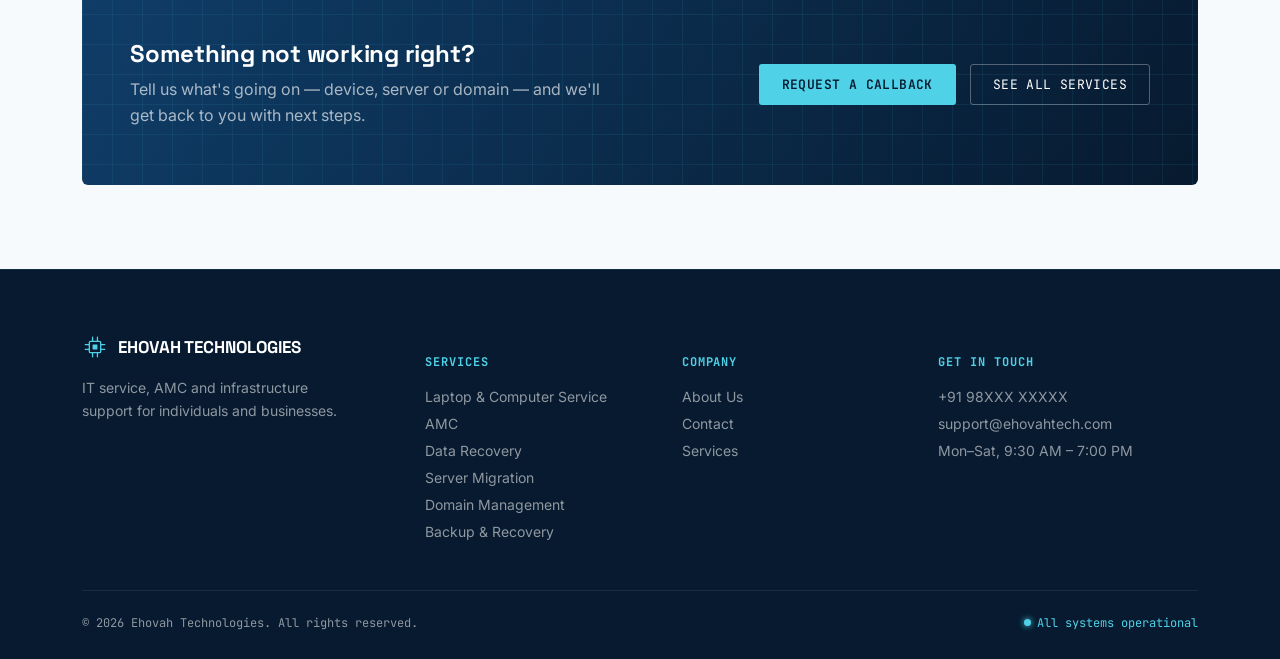
==== commit 3ae80dd4: "Add files via upload" ====
--- a/index.html
+++ b/index.html
@@ -3,379 +3,344 @@
 <head>
 <meta charset="UTF-8">
 <meta name="viewport" content="width=device-width, initial-scale=1.0">
-<title>Ehovah Technologies — Technology Service Support Consultation &amp; Support</title>
-<meta name="description" content="Ehovah Technologies, Kannampalayam. Technology consulting, computer and server support led by Edwin Antony Raj S. Call 99409 86098.">
+<title>Ehovah Technologies — IT Service, AMC &amp; Data Recovery</title>
+<meta name="description" content="Ehovah Technologies provides laptop &amp; computer service, AMC, data recovery, server migration, domain management and backup solutions.">
 <link rel="preconnect" href="https://fonts.googleapis.com">
-<link rel="preconnect" href="https://fonts.gstatic.com" crossorigin>
-<link href="https://fonts.googleapis.com/css2?family=Newsreader:ital,wght@0,400;0,500;0,600;1,400&family=Inter:wght@400;500;600&family=IBM+Plex+Mono:wght@400;500&display=swap" rel="stylesheet">
-<style>
-  :root{
-    --ink:#132540;
-    --ink-soft:#3C4E68;
-    --paper:#F7F5F0;
-    --paper-2:#EFEBE2;
-    --card:#FFFFFF;
-    --rule:#D8D2C4;
-    --rule-soft:#E7E2D6;
-    --brass:#A2793E;
-    --brass-soft:#C79A5F;
-    --slate:#5C7290;
-    --text-dim:#5B6470;
-    --font-display:'Newsreader', serif;
-    --font-body:'Inter', sans-serif;
-    --font-mono:'IBM Plex Mono', monospace;
-  }
-
-  *{ box-sizing:border-box; }
-  html{ scroll-behavior:smooth; }
-  @media (prefers-reduced-motion: reduce){
-    html{ scroll-behavior:auto; }
-    *{ animation-duration:0.01ms !important; transition-duration:0.01ms !important; }
-  }
-
-  body{
-    margin:0;
-    background:var(--paper);
-    color:var(--ink);
-    font-family:var(--font-body);
-    line-height:1.65;
-    -webkit-font-smoothing:antialiased;
-  }
-
-  a{ color:var(--ink); }
-  a:focus-visible, button:focus-visible{ outline:2px solid var(--brass); outline-offset:3px; }
-
-  .wrap{ max-width:900px; margin:0 auto; padding:0 28px; }
-
-  /* ---------- Letterhead ---------- */
-  .letterhead{
-    border-bottom:1px solid var(--rule);
-    background:var(--paper);
-    position:sticky; top:0; z-index:50;
-  }
-  .letterhead-inner{
-    max-width:900px; margin:0 auto; padding:20px 28px;
-    display:flex; align-items:center; justify-content:space-between; gap:16px;
-  }
-  .mark{
-    display:flex; align-items:center; gap:12px; text-decoration:none; color:var(--ink);
-  }
-  .mark-glyph{
-    width:34px; height:34px; border:1px solid var(--ink); border-radius:50%;
-    display:flex; align-items:center; justify-content:center;
-    font-family:var(--font-display); font-size:15px; font-style:italic; color:var(--ink);
-  }
-  .mark-text{ font-family:var(--font-display); font-size:18px; letter-spacing:0.01em; }
-  .mark-text b{ font-weight:600; }
-  .letterhead-right{ display:flex; align-items:center; gap:22px; }
-  .letternav{ display:flex; gap:22px; font-family:var(--font-mono); font-size:11.5px; letter-spacing:0.04em; text-transform:uppercase; }
-  .letternav a{ color:var(--text-dim); text-decoration:none; }
-  .letternav a:hover{ color:var(--brass); }
-  .letter-call{
-    font-family:var(--font-mono); font-size:12px; border:1px solid var(--ink);
-    padding:8px 14px; text-decoration:none; color:var(--ink); white-space:nowrap;
-  }
-  .letter-call:hover{ background:var(--ink); color:var(--paper); }
-  @media (max-width:680px){ .letternav{ display:none; } }
-
-  /* ---------- Cover / hero ---------- */
-  .cover{ padding:56px 0 44px; }
-  .cover-meta{
-    display:flex; justify-content:space-between; flex-wrap:wrap; gap:8px 24px;
-    font-family:var(--font-mono); font-size:11px; letter-spacing:0.05em; text-transform:uppercase;
-    color:var(--text-dim); border-bottom:1px solid var(--rule); padding-bottom:16px; margin-bottom:36px;
-  }
-  .cover-meta span b{ color:var(--ink); font-weight:500; }
-
-  .eyebrow-line{
-    font-family:var(--font-mono); font-size:12px; letter-spacing:0.06em; text-transform:uppercase;
-    color:var(--brass); margin:0 0 16px;
-  }
-  h1{
-    font-family:var(--font-display); font-weight:500; font-style:italic;
-    font-size:clamp(30px, 5vw, 46px); line-height:1.18; margin:0 0 20px;
-    color:var(--ink); max-width:680px;
-  }
-  h1 em{ font-style:normal; font-weight:600; }
-
-  .lede{ font-size:16.5px; color:var(--ink-soft); max-width:540px; margin:0 0 30px; }
-
-  .cover-ctas{ display:flex; gap:14px; flex-wrap:wrap; margin-bottom:8px; }
-  .btn{
-    font-family:var(--font-mono); font-size:12.5px; letter-spacing:0.03em; text-transform:uppercase;
-    padding:13px 22px; text-decoration:none; display:inline-flex; align-items:center; gap:8px;
-    border:1px solid var(--ink);
-  }
-  .btn-primary{ background:var(--ink); color:var(--paper); }
-  .btn-primary:hover{ background:var(--brass); border-color:var(--brass); }
-  .btn-ghost{ color:var(--ink); }
-  .btn-ghost:hover{ background:var(--ink); color:var(--paper); }
-
-  /* ---------- Section shell ---------- */
-  section{ padding:52px 0; border-top:1px solid var(--rule); }
-  .section-num{
-    font-family:var(--font-mono); font-size:12px; color:var(--brass);
-    letter-spacing:0.05em; margin-bottom:10px; display:block;
-  }
-  h2{
-    font-family:var(--font-display); font-weight:500; font-size:clamp(24px,3.2vw,32px);
-    margin:0 0 8px; color:var(--ink); letter-spacing:-0.005em;
-  }
-  .section-sub{ color:var(--text-dim); max-width:560px; margin:0 0 34px; font-size:15px; }
-
-  /* ---------- Overview ---------- */
-  .overview{ display:grid; grid-template-columns:1fr 1fr; gap:48px; align-items:start; }
-  .overview p{ color:var(--ink-soft); margin:0 0 16px; }
-  .overview .figure{
-    font-family:var(--font-mono); font-size:11px; text-transform:uppercase; letter-spacing:0.05em;
-    color:var(--text-dim); border-left:2px solid var(--brass); padding-left:16px;
-    display:flex; flex-direction:column; gap:14px;
-  }
-  .overview .figure div b{
-    display:block; font-family:var(--font-display); font-style:normal; font-size:22px;
-    color:var(--ink); font-weight:600; letter-spacing:0; text-transform:none; margin-bottom:2px;
-  }
-  @media (max-width:680px){ .overview{ grid-template-columns:1fr; } }
-
-  /* ---------- Service schedule ---------- */
-  .schedule{ border-top:1px solid var(--rule); }
-  .svc-row{
-    display:grid; grid-template-columns:56px 1fr; gap:22px;
-    padding:26px 0; border-bottom:1px solid var(--rule);
-  }
-  .svc-row .num{
-    font-family:var(--font-display); font-style:italic; font-size:26px; color:var(--brass-soft);
-  }
-  .svc-row h3{
-    font-family:var(--font-display); font-weight:600; font-size:19px; margin:0 0 8px; color:var(--ink);
-  }
-  .svc-row p{ color:var(--text-dim); margin:0; max-width:520px; font-size:14.5px; }
-
-  /* ---------- Approach ---------- */
-  .approach{ position:relative; }
-  .approach-line{
-    display:grid; grid-template-columns:repeat(4,1fr); gap:0; position:relative;
-  }
-  .approach-line::before{
-    content:""; position:absolute; top:9px; left:0; right:0; height:1px; background:var(--rule);
-  }
-  .approach-step{ position:relative; padding-right:18px; }
-  .approach-step .step-dot{
-    width:9px; height:9px; border-radius:50%; background:var(--brass); margin-bottom:16px; position:relative; z-index:2;
-  }
-  .approach-step h4{
-    font-family:var(--font-mono); font-size:11px; text-transform:uppercase; letter-spacing:0.05em;
-    color:var(--brass); margin:0 0 8px;
-  }
-  .approach-step p{ font-size:14px; color:var(--ink-soft); margin:0; }
-  @media (max-width:680px){
-    .approach-line{ grid-template-columns:1fr; gap:26px; }
-    .approach-line::before{ display:none; }
-  }
-
-  /* ---------- Principal / about ---------- */
-  .principal{
-    background:var(--card); border:1px solid var(--rule); padding:36px;
-    display:grid; grid-template-columns:auto 1fr; gap:30px; align-items:start;
-  }
-  .principal-mark{
-    width:72px; height:72px; border:1px solid var(--ink); border-radius:50%;
-    display:flex; align-items:center; justify-content:center;
-    font-family:var(--font-display); font-style:italic; font-size:26px; color:var(--ink);
-  }
-  .principal h3{ font-family:var(--font-display); font-weight:600; font-style:normal; font-size:21px; margin:0 0 4px; }
-  .principal .role{ font-family:var(--font-mono); font-size:11.5px; text-transform:uppercase; letter-spacing:0.05em; color:var(--brass); margin-bottom:14px; display:block; }
-  .principal p{ color:var(--ink-soft); margin:0; max-width:520px; }
-  @media (max-width:560px){ .principal{ grid-template-columns:1fr; padding:26px; } }
-
-  /* ---------- Contact / signature block ---------- */
-  .contact-grid{ display:grid; grid-template-columns:1.1fr 0.9fr; gap:48px; }
-  @media (max-width:680px){ .contact-grid{ grid-template-columns:1fr; } }
-  .contact-list dt{
-    font-family:var(--font-mono); font-size:11px; text-transform:uppercase; letter-spacing:0.05em; color:var(--text-dim);
-    margin-top:20px;
-  }
-  .contact-list dt:first-child{ margin-top:0; }
-  .contact-list dd{
-    margin:4px 0 0; font-family:var(--font-display); font-size:20px; color:var(--ink);
-  }
-  .contact-list dd a{ color:var(--ink); text-decoration:none; border-bottom:1px solid var(--brass-soft); }
-  .contact-list dd a:hover{ color:var(--brass); }
-
-  .signoff{
-    border-left:1px solid var(--rule); padding-left:32px;
-  }
-  .signoff p{ color:var(--ink-soft); margin:0 0 22px; }
-  .signature{
-    font-family:var(--font-display); font-style:italic; font-size:26px; color:var(--ink); margin-bottom:4px;
-  }
-  .sig-role{ font-family:var(--font-mono); font-size:11.5px; text-transform:uppercase; letter-spacing:0.05em; color:var(--text-dim); }
-  @media (max-width:680px){ .signoff{ border-left:none; padding-left:0; border-top:1px solid var(--rule); padding-top:24px; } }
-
-  /* ---------- Footer ---------- */
-  footer{
-    border-top:1px solid var(--rule); padding:26px 0 40px;
-    font-family:var(--font-mono); font-size:11px; text-transform:uppercase; letter-spacing:0.04em;
-    color:var(--text-dim); display:flex; justify-content:space-between; flex-wrap:wrap; gap:10px;
-  }
-  footer a{ color:var(--text-dim); }
-</style>
+<link href="https://fonts.googleapis.com/css2?family=Space+Grotesk:wght@500;600;700&family=Inter:wght@400;500;600&family=JetBrains+Mono:wght@400;500;600&display=swap" rel="stylesheet">
+<link rel="stylesheet" href="styles.css">
 </head>
 <body>
 
-<div class="letterhead">
-  <div class="letterhead-inner">
-    <a href="#top" class="mark">
-      <span class="mark-glyph">E</span>
-      <span class="mark-text"><b>Ehovah</b> Technologies</span>
+<!-- ============================= HEADER ============================= -->
+<header class="site-header">
+  <div class="nav-wrap">
+    <a href="index.html" class="logo">
+      <svg class="chip" viewBox="0 0 32 32" fill="none">
+        <rect x="9" y="9" width="14" height="14" rx="1.5" stroke="#4FD1E8" stroke-width="1.6"/>
+        <rect x="13" y="13" width="6" height="6" rx="0.5" fill="#4FD1E8"/>
+        <path d="M9 13H4M9 19H4M28 13H23M28 19H23M13 9V4M19 9V4M13 28V23M19 28V23" stroke="#4FD1E8" stroke-width="1.6" stroke-linecap="round"/>
+      </svg>
+      <span>EHOVAH TECHNOLOGIES<span class="brand-sub">IT SERVICE &amp; INFRASTRUCTURE</span></span>
     </a>
-    <div class="letterhead-right">
-      <nav class="letternav">
-        <a href="#services">Services</a>
-        <a href="#approach">Approach</a>
-        <a href="#principal">Principal</a>
-        <a href="#contact">Contact</a>
-      </nav>
-      <a class="letter-call" href="tel:+919940986098">99409 86098</a>
-    </div>
-  </div>
-</div>
-
-<div class="wrap" id="top">
-  <section class="cover" style="border-top:none;">
-    <div class="cover-meta">
-     # <span>Prepared for <b>Businesses &amp; homes in Kannampalayam</b></span>
-     # <span>Practice <b>Computer &amp; Server Support</b></span>
-    </div>
-    <p class="eyebrow-line">Technology Consulting</p>
-    <h1>IT Services<br>support, <em>Network Security<br>by one stop Solution.</em></h1>
-    <p class="lede">Ehovah Technologies advises on and maintains the computer and server systems that businesses in Kannampalayam run on — assessed properly, fixed properly, and kept that way.</p>
-    <div class="cover-ctas">
-      <a class="btn btn-primary" href="tel:+919940986098">Call 99409 86098</a>
-      <a class="btn btn-ghost" href="#contact">Request a consultation</a>
-    </div>
-  </section>
-
-  <section id="overview">
-    <span class="section-num">01</span>
-    <h2>Overview</h2>
-    <div class="overview">
+    <nav>
+      <ul class="nav-links">
+        <li><a href="index.html" class="active">Home</a></li>
+        <li><a href="services.html">Services</a></li>
+        <li><a href="about.html">About</a></li>
+        <li><a href="contact.html">Contact</a></li>
+      </ul>
+    </nav>
+    <div class="nav-cta">
+      <span class="phone-readout">+91 98XXX XXXXX</span>
+      <a href="contact.html" class="btn btn-outline">Get a Quote</a>
+      <button class="nav-toggle" aria-label="Toggle menu"><span></span><span></span><span></span></button>
+    </div>
+  </div>
+</header>
+
+<!-- ============================= HERO ============================= -->
+<section class="hero grid-texture-dark">
+  <div class="container hero-grid">
+    <div>
+      <div class="eyebrow on-dark">SYS.STATUS — OPERATIONAL</div>
+      <h1>Every device. Every server.<br>One trusted <span class="hl">core</span>.</h1>
+      <p class="lead">Ehovah Technologies keeps individuals and businesses running — from a cracked laptop screen to a full server migration — under one AMC, one team, one call.</p>
+      <div class="hero-actions">
+        <a href="services.html" class="btn btn-primary">View Services</a>
+        <a href="contact.html" class="btn btn-outline">Request a Callback</a>
+      </div>
+      <div class="hero-stats">
+        <div><div class="stat-num">24HR</div><div class="stat-label">Avg. turnaround</div></div>
+        <div><div class="stat-num">6</div><div class="stat-label">Core services</div></div>
+        <div><div class="stat-num">100%</div><div class="stat-label">Diagnostics guaranteed</div></div>
+      </div>
+    </div>
+
+    <!-- SIGNATURE ELEMENT: circuit-schematic connecting all six services to one core -->
+    <div class="hero-diagram">
+      <svg viewBox="0 0 520 460" xmlns="http://www.w3.org/2000/svg" role="img" aria-label="Diagram showing six IT services connected to the Ehovah Technologies core">
+        <!-- traces -->
+        <g stroke="#4FD1E8" stroke-width="1.3" fill="none" opacity="0.55">
+          <path d="M120 70 H210 Q230 70 230 90 V150"/>
+          <path d="M400 70 H310 Q290 70 290 90 V150"/>
+          <path d="M60 230 H160 Q180 230 190 220 L230 190"/>
+          <path d="M460 230 H360 Q340 230 330 220 L290 190"/>
+          <path d="M120 390 H210 Q230 390 230 370 V310"/>
+          <path d="M400 390 H310 Q290 390 290 370 V310"/>
+        </g>
+        <!-- pulse dots on traces -->
+        <g fill="#4FD1E8">
+          <circle cx="170" cy="70" r="2.5"><animate attributeName="opacity" values="0.2;1;0.2" dur="2.6s" repeatCount="indefinite"/></circle>
+          <circle cx="350" cy="70" r="2.5"><animate attributeName="opacity" values="1;0.2;1" dur="2.6s" repeatCount="indefinite"/></circle>
+          <circle cx="110" cy="230" r="2.5"><animate attributeName="opacity" values="0.2;1;0.2" dur="3.1s" repeatCount="indefinite"/></circle>
+          <circle cx="410" cy="230" r="2.5"><animate attributeName="opacity" values="1;0.2;1" dur="3.1s" repeatCount="indefinite"/></circle>
+          <circle cx="170" cy="390" r="2.5"><animate attributeName="opacity" values="0.2;1;0.2" dur="2.9s" repeatCount="indefinite"/></circle>
+          <circle cx="350" cy="390" r="2.5"><animate attributeName="opacity" values="1;0.2;1" dur="2.9s" repeatCount="indefinite"/></circle>
+        </g>
+
+        <!-- central chip -->
+        <g>
+          <rect x="200" y="190" width="120" height="80" rx="4" fill="#0F3D68" stroke="#4FD1E8" stroke-width="1.5"/>
+          <rect x="216" y="206" width="88" height="48" rx="2" fill="#071A2F"/>
+          <text x="260" y="226" text-anchor="middle" fill="#4FD1E8" font-family="JetBrains Mono, monospace" font-size="11" font-weight="600">EHOVAH</text>
+          <text x="260" y="240" text-anchor="middle" fill="#7FA6C4" font-family="JetBrains Mono, monospace" font-size="8">CORE SUPPORT</text>
+        </g>
+
+        <!-- service nodes -->
+        <!-- 1 Laptop/Computer Service -->
+        <g>
+          <rect x="20" y="40" width="100" height="60" rx="3" fill="#0B2A46" stroke="#2C8FA6" stroke-width="1.2"/>
+          <text x="70" y="64" text-anchor="middle" fill="#EAF6FA" font-family="JetBrains Mono, monospace" font-size="9" font-weight="600">DEVICE</text>
+          <text x="70" y="77" text-anchor="middle" fill="#EAF6FA" font-family="JetBrains Mono, monospace" font-size="9" font-weight="600">SERVICE</text>
+        </g>
+        <!-- 2 AMC -->
+        <g>
+          <rect x="400" y="40" width="100" height="60" rx="3" fill="#0B2A46" stroke="#2C8FA6" stroke-width="1.2"/>
+          <text x="450" y="76" text-anchor="middle" fill="#EAF6FA" font-family="JetBrains Mono, monospace" font-size="9" font-weight="600">AMC PLANS</text>
+        </g>
+        <!-- 3 Data Recovery -->
+        <g>
+          <rect x="0" y="200" width="100" height="60" rx="3" fill="#0B2A46" stroke="#2C8FA6" stroke-width="1.2"/>
+          <text x="50" y="224" text-anchor="middle" fill="#EAF6FA" font-family="JetBrains Mono, monospace" font-size="9" font-weight="600">DATA</text>
+          <text x="50" y="237" text-anchor="middle" fill="#EAF6FA" font-family="JetBrains Mono, monospace" font-size="9" font-weight="600">RECOVERY</text>
+        </g>
+        <!-- 4 Server Migration -->
+        <g>
+          <rect x="420" y="200" width="100" height="60" rx="3" fill="#0B2A46" stroke="#2C8FA6" stroke-width="1.2"/>
+          <text x="470" y="224" text-anchor="middle" fill="#EAF6FA" font-family="JetBrains Mono, monospace" font-size="9" font-weight="600">SERVER</text>
+          <text x="470" y="237" text-anchor="middle" fill="#EAF6FA" font-family="JetBrains Mono, monospace" font-size="9" font-weight="600">MIGRATION</text>
+        </g>
+        <!-- 5 Domain Management -->
+        <g>
+          <rect x="20" y="360" width="100" height="60" rx="3" fill="#0B2A46" stroke="#2C8FA6" stroke-width="1.2"/>
+          <text x="70" y="384" text-anchor="middle" fill="#EAF6FA" font-family="JetBrains Mono, monospace" font-size="9" font-weight="600">DOMAIN</text>
+          <text x="70" y="397" text-anchor="middle" fill="#EAF6FA" font-family="JetBrains Mono, monospace" font-size="9" font-weight="600">MGMT</text>
+        </g>
+        <!-- 6 Backup -->
+        <g>
+          <rect x="400" y="360" width="100" height="60" rx="3" fill="#0B2A46" stroke="#2C8FA6" stroke-width="1.2"/>
+          <text x="450" y="384" text-anchor="middle" fill="#EAF6FA" font-family="JetBrains Mono, monospace" font-size="9" font-weight="600">BACKUP &amp;</text>
+          <text x="450" y="397" text-anchor="middle" fill="#EAF6FA" font-family="JetBrains Mono, monospace" font-size="9" font-weight="600">RECOVERY</text>
+        </g>
+      </svg>
+    </div>
+  </div>
+</section>
+
+<!-- ============================= SERVICES OVERVIEW ============================= -->
+<section class="section" id="services">
+  <div class="container">
+    <div class="section-head center">
+      <div class="eyebrow" style="justify-content:center">WHAT WE COVER</div>
+      <h2>Six services. One accountable team.</h2>
+      <p>From a single laptop to a full office network, everything runs through the same team and the same service standard.</p>
+    </div>
+    <div class="services-grid">
+
+      <div class="service-card">
+        <span class="tag">01 · HARDWARE</span>
+        <div class="icon-box"><svg viewBox="0 0 24 24" fill="none" stroke="#0F3D68" stroke-width="1.6"><rect x="3" y="4" width="18" height="12" rx="1"/><path d="M2 20h20M9 16v4M15 16v4"/></svg></div>
+        <h3>Laptop &amp; Computer Service</h3>
+        <p>Hardware diagnostics, repair, upgrades and software troubleshooting for laptops and desktops.</p>
+        <a href="services.html#device-service" class="card-link">Learn more <svg viewBox="0 0 24 24" fill="none" stroke="currentColor" stroke-width="2"><path d="M5 12h14M13 6l6 6-6 6"/></svg></a>
+      </div>
+
+      <div class="service-card">
+        <span class="tag">02 · CONTRACT</span>
+        <div class="icon-box"><svg viewBox="0 0 24 24" fill="none" stroke="#0F3D68" stroke-width="1.6"><path d="M9 12l2 2 4-4"/><circle cx="12" cy="12" r="9"/></svg></div>
+        <h3>AMC (Annual Maintenance)</h3>
+        <p>Scheduled maintenance contracts for individuals and offices, with priority response built in.</p>
+        <a href="services.html#amc" class="card-link">Learn more <svg viewBox="0 0 24 24" fill="none" stroke="currentColor" stroke-width="2"><path d="M5 12h14M13 6l6 6-6 6"/></svg></a>
+      </div>
+
+      <div class="service-card">
+        <span class="tag">03 · RECOVERY</span>
+        <div class="icon-box"><svg viewBox="0 0 24 24" fill="none" stroke="#0F3D68" stroke-width="1.6"><ellipse cx="12" cy="6" rx="8" ry="3"/><path d="M4 6v12c0 1.7 3.6 3 8 3s8-1.3 8-3V6M4 12c0 1.7 3.6 3 8 3s8-1.3 8-3"/></svg></div>
+        <h3>Data Recovery</h3>
+        <p>Recovery from failed drives, corrupted partitions and accidental deletion — handled with care.</p>
+        <a href="services.html#data-recovery" class="card-link">Learn more <svg viewBox="0 0 24 24" fill="none" stroke="currentColor" stroke-width="2"><path d="M5 12h14M13 6l6 6-6 6"/></svg></a>
+      </div>
+
+      <div class="service-card">
+        <span class="tag">04 · INFRASTRUCTURE</span>
+        <div class="icon-box"><svg viewBox="0 0 24 24" fill="none" stroke="#0F3D68" stroke-width="1.6"><rect x="4" y="3" width="16" height="6" rx="1"/><rect x="4" y="15" width="16" height="6" rx="1"/><path d="M8 9v6M16 9v6"/></svg></div>
+        <h3>Server Migration</h3>
+        <p>Planned, low-downtime migration of servers, applications and data to new infrastructure.</p>
+        <a href="services.html#server-migration" class="card-link">Learn more <svg viewBox="0 0 24 24" fill="none" stroke="currentColor" stroke-width="2"><path d="M5 12h14M13 6l6 6-6 6"/></svg></a>
+      </div>
+
+      <div class="service-card">
+        <span class="tag">05 · WEB &amp; DNS</span>
+        <div class="icon-box"><svg viewBox="0 0 24 24" fill="none" stroke="#0F3D68" stroke-width="1.6"><circle cx="12" cy="12" r="9"/><path d="M3 12h18M12 3c2.5 2.5 3.8 5.7 3.8 9s-1.3 6.5-3.8 9c-2.5-2.5-3.8-5.7-3.8-9s1.3-6.5 3.8-9z"/></svg></div>
+        <h3>Domain Management</h3>
+        <p>Registration, renewals, DNS records and email routing kept accurate and up to date.</p>
+        <a href="services.html#domain-management" class="card-link">Learn more <svg viewBox="0 0 24 24" fill="none" stroke="currentColor" stroke-width="2"><path d="M5 12h14M13 6l6 6-6 6"/></svg></a>
+      </div>
+
+      <div class="service-card">
+        <span class="tag">06 · CONTINUITY</span>
+        <div class="icon-box"><svg viewBox="0 0 24 24" fill="none" stroke="#0F3D68" stroke-width="1.6"><path d="M12 3l8 4v5c0 5-3.4 8.4-8 9-4.6-.6-8-4-8-9V7l8-4z"/><path d="M9 12l2 2 4-4"/></svg></div>
+        <h3>Backup &amp; Recovery Solutions</h3>
+        <p>Automated backup design and tested recovery plans, so downtime never becomes data loss.</p>
+        <a href="services.html#backup-recovery" class="card-link">Learn more <svg viewBox="0 0 24 24" fill="none" stroke="currentColor" stroke-width="2"><path d="M5 12h14M13 6l6 6-6 6"/></svg></a>
+      </div>
+
+    </div>
+  </div>
+</section>
+
+<!-- ============================= PROCESS ============================= -->
+<section class="section section-alt">
+  <div class="container">
+    <div class="section-head">
+      <div class="eyebrow">HOW IT WORKS</div>
+      <h2>A straightforward service path</h2>
+      <p>Whether it's one laptop or a full migration, the process stays the same — clear steps, no surprises.</p>
+    </div>
+    <div class="process-row">
+      <div class="process-step">
+        <div class="process-num">01</div>
+        <h4>Contact &amp; Diagnose</h4>
+        <p>Reach out by call, form or walk-in. We run a full diagnostic before quoting anything.</p>
+      </div>
+      <div class="process-step">
+        <div class="process-num">02</div>
+        <h4>Transparent Quote</h4>
+        <p>You get a clear breakdown of the issue, the fix and the cost — no hidden charges.</p>
+      </div>
+      <div class="process-step">
+        <div class="process-num">03</div>
+        <h4>Fix, Migrate or Recover</h4>
+        <p>Our technicians carry out the work with progress updates for larger jobs.</p>
+      </div>
+      <div class="process-step">
+        <div class="process-num">04</div>
+        <h4>Deliver &amp; Support</h4>
+        <p>You get it back tested and working, with follow-up support included.</p>
+      </div>
+    </div>
+  </div>
+</section>
+
+<!-- ============================= WHY CHOOSE US ============================= -->
+<section class="section section-dark grid-texture-dark">
+  <div class="container">
+    <div class="section-head">
+      <div class="eyebrow on-dark">WHY EHOVAH</div>
+      <h2>Built for uptime, not upsells</h2>
+      <p>We service what we sell and stand behind it with real AMC coverage.</p>
+    </div>
+    <div class="feature-grid">
+      <div class="feature-item">
+        <div class="feature-icon"><svg viewBox="0 0 24 24" fill="none" stroke-width="1.6"><path d="M13 2L3 14h8l-1 8 10-12h-8l1-8z"/></svg></div>
+        <div><h4>Fast diagnostics</h4><p>Most issues are diagnosed same-day, with a clear next step.</p></div>
+      </div>
+      <div class="feature-item">
+        <div class="feature-icon"><svg viewBox="0 0 24 24" fill="none" stroke-width="1.6"><path d="M12 3l8 4v5c0 5-3.4 8.4-8 9-4.6-.6-8-4-8-9V7l8-4z"/></svg></div>
+        <div><h4>Data-safe handling</h4><p>Recovery and migration work follows a documented, tested process.</p></div>
+      </div>
+      <div class="feature-item">
+        <div class="feature-icon"><svg viewBox="0 0 24 24" fill="none" stroke-width="1.6"><circle cx="12" cy="12" r="9"/><path d="M12 7v5l3 3"/></svg></div>
+        <div><h4>AMC that's actually responsive</h4><p>Contract clients get priority scheduling, not a queue.</p></div>
+      </div>
+      <div class="feature-item">
+        <div class="feature-icon"><svg viewBox="0 0 24 24" fill="none" stroke-width="1.6"><rect x="4" y="4" width="16" height="16" rx="2"/><path d="M9 9h6v6H9z"/></svg></div>
+        <div><h4>One vendor, full stack</h4><p>Devices, servers, domains and backups — one team accountable for all of it.</p></div>
+      </div>
+    </div>
+  </div>
+</section>
+
+<!-- ============================= TESTIMONIALS ============================= -->
+<section class="section">
+  <div class="container">
+    <div class="section-head center">
+      <div class="eyebrow" style="justify-content:center">CLIENT FEEDBACK</div>
+      <h2>Trusted by homes and offices alike</h2>
+    </div>
+    <div class="testimonial-grid">
+      <div class="testimonial-card">
+        <p class="quote">"Our office server migration happened over a weekend with zero data loss and almost no downtime on Monday morning."</p>
+        <div class="who"><strong>Operations Manager</strong>Logistics firm, Bengaluru</div>
+      </div>
+      <div class="testimonial-card">
+        <p class="quote">"Recovered three years of client files off a drive I thought was completely gone. Explained every step clearly."</p>
+        <div class="who"><strong>Freelance Designer</strong>Individual client</div>
+      </div>
+      <div class="testimonial-card">
+        <p class="quote">"The AMC has genuinely paid for itself — quick response every time something acts up across our office machines."</p>
+        <div class="who"><strong>Admin Head</strong>Educational institute</div>
+      </div>
+    </div>
+  </div>
+</section>
+
+<!-- ============================= CTA BANNER ============================= -->
+<section class="section" style="padding-top:0;">
+  <div class="container">
+    <div class="cta-banner">
+      <div class="cta-text">
+        <h2>Something not working right?</h2>
+        <p>Tell us what's going on — device, server or domain — and we'll get back to you with next steps.</p>
+      </div>
+      <div class="cta-actions">
+        <a href="contact.html" class="btn btn-primary">Request a Callback</a>
+        <a href="services.html" class="btn btn-outline">See All Services</a>
+      </div>
+    </div>
+  </div>
+</section>
+
+<!-- ============================= FOOTER ============================= -->
+<footer class="site-footer">
+  <div class="container">
+    <div class="footer-grid">
+      <div class="footer-about">
+        <div class="footer-logo">
+          <svg class="chip" viewBox="0 0 32 32" fill="none">
+            <rect x="9" y="9" width="14" height="14" rx="1.5" stroke="#4FD1E8" stroke-width="1.6"/>
+            <rect x="13" y="13" width="6" height="6" rx="0.5" fill="#4FD1E8"/>
+            <path d="M9 13H4M9 19H4M28 13H23M28 19H23M13 9V4M19 9V4M13 28V23M19 28V23" stroke="#4FD1E8" stroke-width="1.6" stroke-linecap="round"/>
+          </svg>
+          <span>EHOVAH TECHNOLOGIES</span>
+        </div>
+        <p>IT service, AMC and infrastructure support for individuals and businesses.</p>
+      </div>
       <div>
-        <p>Most technology problems aren't dramatic. A server slows down, a network drops mid-workday, a machine won't start on a Monday morning. Left alone, small issues become expensive ones.</p>
-        <p>Ehovah Technologies works directly with businesses and households in and around Kannampalayam to keep computers, servers, and networks running — with the same person handling the call, the visit, and the fix.</p>
-      </div>
-      <div class="figure">
-        <div><b>Direct</b> One point of contact from first call to resolution.</div>
-        <div><b>Local</b> Based in Kannampalayam, onsite when it's needed.</div>
-        <div><b>Ongoing</b> Maintenance contracts for continuous coverage.</div>
-      </div>
-    </div>
-  </section>
-
-  <section id="services">
-    <span class="section-num">02</span>
-    <h2>Service lines</h2>
-    <p class="section-sub">Support engagements, structured by what's failing or what needs upkeep.</p>
-    <div class="schedule">
-      <div class="svc-row">
-        <span class="num">01</span>
-        <div><h3>Computer repair &amp; maintenance</h3><p>Diagnosis and repair for desktops and laptops — crashes, slow performance, hardware faults, virus and malware cleanup.</p></div>
-      </div>
-      <div class="svc-row">
-        <span class="num">02</span>
-        <div><h3>Server installation &amp; support</h3><p>Setup, configuration, and continued support for business servers, kept running with minimal disruption.</p></div>
-      </div>
-      <div class="svc-row">
-        <span class="num">03</span>
-        <div><h3>Network &amp; connectivity</h3><p>Wired and wireless network design, router and switch configuration, and troubleshooting for drops and dead zones.</p></div>
-      </div>
-      <div class="svc-row">
-        <span class="num">04</span>
-        <div><h3>Data backup &amp; recovery</h3><p>Backup systems set up before something goes wrong, and recovery support if it already has.</p></div>
-      </div>
-      <div class="svc-row">
-        <span class="num">05</span>
-        <div><h3>Annual maintenance contracts</h3><p>Scheduled upkeep for offices and shops that would rather prevent problems than react to them.</p></div>
-      </div>
-      <div class="svc-row" style="border-bottom:none;">
-        <span class="num">06</span>
-        <div><h3>Software &amp; systems setup</h3><p>Operating system installs, business software, drivers, printers, and peripherals, configured correctly the first time.</p></div>
-      </div>
-    </div>
-  </section>
-
-  <section id="approach">
-    <span class="section-num">03</span>
-    <h2>How an engagement runs</h2>
-    <p class="section-sub">Every job moves through the same four stages, whether it's a five-minute fix or a standing contract.</p>
-    <div class="approach">
-      <div class="approach-line">
-        <div class="approach-step">
-          <div class="step-dot"></div>
-          <h4>01 — Contact</h4>
-          <p>Call or message with what's going wrong. No ticket system to get lost in.</p>
-        </div>
-        <div class="approach-step">
-          <div class="step-dot"></div>
-          <h4>02 — Assessment</h4>
-          <p>The problem gets diagnosed by phone where possible, or with a visit for hands-on issues.</p>
-        </div>
-        <div class="approach-step">
-          <div class="step-dot"></div>
-          <h4>03 — Resolution</h4>
-          <p>The fix gets made, tested, and explained in plain terms — not jargon.</p>
-        </div>
-        <div class="approach-step">
-          <div class="step-dot"></div>
-          <h4>04 — Follow-up</h4>
-          <p>For contract clients, systems get checked on a schedule, before problems return.</p>
-        </div>
-      </div>
-    </div>
-  </section>
-
-  <section id="principal">
-    <span class="section-num">04</span>
-    <h2>Principal consultant</h2>
-    <div class="principal">
-      <div class="principal-mark">EA</div>
+        <h5>Services</h5>
+        <ul>
+          <li><a href="services.html#device-service">Laptop &amp; Computer Service</a></li>
+          <li><a href="services.html#amc">AMC</a></li>
+          <li><a href="services.html#data-recovery">Data Recovery</a></li>
+          <li><a href="services.html#server-migration">Server Migration</a></li>
+          <li><a href="services.html#domain-management">Domain Management</a></li>
+          <li><a href="services.html#backup-recovery">Backup &amp; Recovery</a></li>
+        </ul>
+      </div>
       <div>
-        <h3>Edwin Antony Raj S</h3>
-        <span class="role">Founder — Ehovah Technologies</span>
-        <p>Edwin leads every engagement personally — from the first call through diagnosis, repair, and follow-up. Businesses and households working with Ehovah Technologies deal directly with the person doing the work, not a rotating support desk.</p>
-      </div>
-    </div>
-  </section>
-
-  <section id="contact">
-    <span class="section-num">05</span>
-    <h2>Get in touch</h2>
-    <div class="contact-grid">
-      <dl class="contact-list">
-        <dt>Phone</dt>
-        <dd><a href="tel:+919940986098">+91 99409 86098</a></dd>
-        <dt>Location</dt>
-        <dd>Kannampalayam, Tamil Nadu</dd>
-        <dt>Business</dt>
-        <dd style="font-size:17px;">Ehovah Technologies</dd>
-      </dl>
-      <div class="signoff">
-        <p>For repairs, server support, or an ongoing maintenance arrangement, call directly — most calls are answered the same day.</p>
-        <p class="signature">Edwin Antony Raj S</p>
-        <span class="sig-role">Ehovah Technologies · Kannampalayam</span>
-      </div>
-    </div>
-  </section>
-</div>
-
-<footer>
-  <div class="wrap" style="display:flex; justify-content:space-between; width:100%; flex-wrap:wrap; gap:10px;">
-    <span>© <span id="year"></span> Ehovah Technologies</span>
-    <a href="tel:+919940986098">99409 86098</a>
+        <h5>Company</h5>
+        <ul>
+          <li><a href="about.html">About Us</a></li>
+          <li><a href="contact.html">Contact</a></li>
+          <li><a href="services.html">Services</a></li>
+        </ul>
+      </div>
+      <div>
+        <h5>Get in touch</h5>
+        <ul>
+          <li>+91 98XXX XXXXX</li>
+          <li>support@ehovahtech.com</li>
+          <li>Mon–Sat, 9:30 AM – 7:00 PM</li>
+        </ul>
+      </div>
+    </div>
+    <div class="footer-bottom">
+      <span>© 2026 Ehovah Technologies. All rights reserved.</span>
+      <span class="status-dot">All systems operational</span>
+    </div>
   </div>
 </footer>
 
-<script>document.getElementById('year').textContent = new Date().getFullYear();</script>
-
+<script src="script.js"></script>
 </body>
 </html>
--- a/styles.css
+++ b/styles.css
@@ -0,0 +1,814 @@
+/* ==========================================================================
+   Ehovah Technologies — Blueprint Design System
+   ========================================================================== */
+
+:root {
+  --ink:        #071A2F;   /* deep navy — dark sections */
+  --blueprint:  #0F3D68;   /* primary brand blue */
+  --blue-mid:   #144E8C;   /* mid blue for gradients/hover */
+  --cyan:       #4FD1E8;   /* signature accent — traces, status lights */
+  --cyan-dim:   #2C8FA6;   /* muted cyan for borders */
+  --paper:      #F7FAFC;   /* light background */
+  --paper-dim:  #EAF1F7;   /* card background */
+  --slate:      #4A5568;   /* body text */
+  --slate-dark: #1E2A38;   /* headings on light bg */
+  --line:       #D3E0EA;   /* hairline borders */
+  --amber:      #E8A94F;   /* rare warning/AMC accent, used once */
+
+  --font-display: 'Space Grotesk', sans-serif;
+  --font-body: 'Inter', sans-serif;
+  --font-mono: 'JetBrains Mono', monospace;
+
+  --radius: 3px;
+}
+
+* { box-sizing: border-box; }
+html { scroll-behavior: smooth; }
+
+body {
+  margin: 0;
+  font-family: var(--font-body);
+  color: var(--slate);
+  background: var(--paper);
+  -webkit-font-smoothing: antialiased;
+}
+
+img, svg { display: block; max-width: 100%; }
+
+a { color: inherit; text-decoration: none; }
+
+h1, h2, h3, h4 {
+  font-family: var(--font-display);
+  color: var(--slate-dark);
+  margin: 0 0 0.5em 0;
+  line-height: 1.15;
+  letter-spacing: -0.01em;
+}
+
+p { line-height: 1.65; margin: 0 0 1em 0; }
+
+.container {
+  max-width: 1180px;
+  margin: 0 auto;
+  padding: 0 32px;
+}
+
+/* Blueprint grid texture (used on dark + light sections) */
+.grid-texture {
+  background-image:
+    linear-gradient(rgba(79, 209, 232, 0.06) 1px, transparent 1px),
+    linear-gradient(90deg, rgba(79, 209, 232, 0.06) 1px, transparent 1px);
+  background-size: 40px 40px;
+}
+.grid-texture-dark {
+  background-image:
+    linear-gradient(rgba(79, 209, 232, 0.08) 1px, transparent 1px),
+    linear-gradient(90deg, rgba(79, 209, 232, 0.08) 1px, transparent 1px);
+  background-size: 40px 40px;
+}
+
+/* Eyebrow labels — technical readout style */
+.eyebrow {
+  font-family: var(--font-mono);
+  font-size: 12px;
+  letter-spacing: 0.18em;
+  text-transform: uppercase;
+  color: var(--cyan-dim);
+  display: flex;
+  align-items: center;
+  gap: 10px;
+  margin-bottom: 14px;
+}
+.eyebrow::before {
+  content: "";
+  width: 8px;
+  height: 8px;
+  background: var(--cyan);
+  border-radius: 50%;
+  box-shadow: 0 0 8px var(--cyan);
+  flex-shrink: 0;
+}
+.eyebrow.on-dark { color: var(--cyan); }
+
+/* ==========================================================================
+   Header / Nav
+   ========================================================================== */
+
+.site-header {
+  position: sticky;
+  top: 0;
+  z-index: 100;
+  background: var(--ink);
+  border-bottom: 1px solid rgba(79, 209, 232, 0.15);
+}
+
+.nav-wrap {
+  display: flex;
+  align-items: center;
+  justify-content: space-between;
+  padding: 16px 32px;
+  max-width: 1180px;
+  margin: 0 auto;
+}
+
+.logo {
+  display: flex;
+  align-items: center;
+  gap: 10px;
+  font-family: var(--font-display);
+  font-weight: 700;
+  font-size: 19px;
+  color: #fff;
+}
+.logo .chip {
+  width: 30px;
+  height: 30px;
+  flex-shrink: 0;
+}
+.logo .brand-sub {
+  font-family: var(--font-mono);
+  font-size: 10px;
+  letter-spacing: 0.14em;
+  color: var(--cyan);
+  display: block;
+  margin-top: 1px;
+  font-weight: 400;
+}
+
+.nav-links {
+  display: flex;
+  align-items: center;
+  gap: 36px;
+  list-style: none;
+  margin: 0;
+  padding: 0;
+}
+
+.nav-links a {
+  font-family: var(--font-mono);
+  font-size: 13px;
+  letter-spacing: 0.04em;
+  text-transform: uppercase;
+  color: rgba(255,255,255,0.72);
+  position: relative;
+  padding: 4px 0;
+  transition: color 0.2s ease;
+}
+.nav-links a:hover, .nav-links a.active { color: #fff; }
+.nav-links a.active::after {
+  content: "";
+  position: absolute;
+  left: 0; right: 0; bottom: -6px;
+  height: 2px;
+  background: var(--cyan);
+}
+
+.nav-cta {
+  display: flex;
+  align-items: center;
+  gap: 18px;
+}
+
+.phone-readout {
+  font-family: var(--font-mono);
+  font-size: 13px;
+  color: var(--cyan);
+  display: none;
+}
+
+.btn {
+  display: inline-flex;
+  align-items: center;
+  gap: 8px;
+  font-family: var(--font-mono);
+  font-size: 13px;
+  letter-spacing: 0.03em;
+  text-transform: uppercase;
+  padding: 11px 22px;
+  border-radius: var(--radius);
+  cursor: pointer;
+  border: 1px solid transparent;
+  transition: all 0.2s ease;
+}
+.btn-primary {
+  background: var(--cyan);
+  color: var(--ink);
+  font-weight: 600;
+}
+.btn-primary:hover { background: #7BDFF0; }
+.btn-outline {
+  background: transparent;
+  border-color: rgba(255,255,255,0.3);
+  color: #fff;
+}
+.btn-outline:hover { border-color: var(--cyan); color: var(--cyan); }
+.btn-outline-dark {
+  background: transparent;
+  border-color: var(--blueprint);
+  color: var(--blueprint);
+}
+.btn-outline-dark:hover { border-color: var(--cyan-dim); background: rgba(79,209,232,0.08); }
+
+.nav-toggle {
+  display: none;
+  flex-direction: column;
+  gap: 5px;
+  background: none;
+  border: none;
+  cursor: pointer;
+  padding: 6px;
+}
+.nav-toggle span {
+  width: 22px;
+  height: 2px;
+  background: #fff;
+}
+
+/* ==========================================================================
+   Hero
+   ========================================================================== */
+
+.hero {
+  background: var(--ink);
+  color: #fff;
+  padding: 88px 0 60px;
+  position: relative;
+  overflow: hidden;
+}
+
+.hero-grid {
+  display: grid;
+  grid-template-columns: 1fr 1fr;
+  gap: 40px;
+  align-items: center;
+}
+
+.hero h1 {
+  color: #fff;
+  font-size: clamp(34px, 4.6vw, 54px);
+  margin-bottom: 20px;
+}
+.hero h1 .hl { color: var(--cyan); }
+
+.hero p.lead {
+  font-size: 17px;
+  color: rgba(255,255,255,0.68);
+  max-width: 480px;
+  margin-bottom: 32px;
+}
+
+.hero-actions { display: flex; gap: 16px; flex-wrap: wrap; margin-bottom: 40px; }
+
+.hero-stats {
+  display: flex;
+  gap: 34px;
+  border-top: 1px solid rgba(255,255,255,0.12);
+  padding-top: 24px;
+}
+.hero-stats .stat-num {
+  font-family: var(--font-mono);
+  font-size: 22px;
+  color: var(--cyan);
+  font-weight: 700;
+}
+.hero-stats .stat-label {
+  font-family: var(--font-mono);
+  font-size: 11px;
+  letter-spacing: 0.06em;
+  text-transform: uppercase;
+  color: rgba(255,255,255,0.5);
+  margin-top: 2px;
+}
+
+.hero-diagram { position: relative; }
+
+/* ==========================================================================
+   Sections (generic)
+   ========================================================================== */
+
+.section { padding: 84px 0; }
+.section-dark { background: var(--ink); color: rgba(255,255,255,0.75); }
+.section-dark h2 { color: #fff; }
+.section-alt { background: var(--paper-dim); }
+
+.section-head {
+  max-width: 620px;
+  margin-bottom: 52px;
+}
+.section-head.center { margin-left: auto; margin-right: auto; text-align: center; }
+.section-head h2 { font-size: clamp(26px, 3vw, 36px); }
+.section-head p { color: var(--slate); font-size: 16px; }
+.section-dark .section-head p { color: rgba(255,255,255,0.6); }
+
+/* ==========================================================================
+   Service cards
+   ========================================================================== */
+
+.services-grid {
+  display: grid;
+  grid-template-columns: repeat(3, 1fr);
+  gap: 22px;
+}
+
+.service-card {
+  background: #fff;
+  border: 1px solid var(--line);
+  border-radius: var(--radius);
+  padding: 30px 26px;
+  position: relative;
+  transition: transform 0.2s ease, border-color 0.2s ease, box-shadow 0.2s ease;
+}
+.service-card:hover {
+  transform: translateY(-4px);
+  border-color: var(--cyan-dim);
+  box-shadow: 0 14px 30px rgba(15, 61, 104, 0.1);
+}
+.service-card .tag {
+  font-family: var(--font-mono);
+  font-size: 11px;
+  color: var(--cyan-dim);
+  letter-spacing: 0.08em;
+  margin-bottom: 14px;
+  display: block;
+}
+.service-card .icon-box {
+  width: 46px;
+  height: 46px;
+  border-radius: var(--radius);
+  background: var(--paper-dim);
+  border: 1px solid var(--line);
+  display: flex;
+  align-items: center;
+  justify-content: center;
+  margin-bottom: 18px;
+}
+.service-card .icon-box svg { width: 24px; height: 24px; }
+.service-card h3 { font-size: 18px; margin-bottom: 10px; }
+.service-card p { font-size: 14.5px; margin-bottom: 16px; }
+.service-card .card-link {
+  font-family: var(--font-mono);
+  font-size: 12px;
+  color: var(--blueprint);
+  letter-spacing: 0.04em;
+  display: inline-flex;
+  align-items: center;
+  gap: 6px;
+}
+.service-card .card-link svg { width: 14px; height: 14px; }
+
+/* ==========================================================================
+   Process steps
+   ========================================================================== */
+
+.process-row {
+  display: grid;
+  grid-template-columns: repeat(4, 1fr);
+  gap: 0;
+  position: relative;
+}
+.process-row::before {
+  content: "";
+  position: absolute;
+  top: 22px;
+  left: 8%;
+  right: 8%;
+  height: 1px;
+  background: repeating-linear-gradient(90deg, var(--cyan-dim) 0 6px, transparent 6px 12px);
+}
+.process-step { position: relative; padding: 0 18px; text-align: left; }
+.process-num {
+  width: 44px;
+  height: 44px;
+  border-radius: 50%;
+  background: var(--ink);
+  border: 2px solid var(--cyan);
+  color: var(--cyan);
+  font-family: var(--font-mono);
+  font-size: 15px;
+  display: flex;
+  align-items: center;
+  justify-content: center;
+  margin-bottom: 18px;
+  position: relative;
+  z-index: 2;
+}
+.process-step h4 { font-size: 16px; margin-bottom: 8px; }
+.process-step p { font-size: 14px; }
+
+/* ==========================================================================
+   Feature list / why choose us
+   ========================================================================== */
+
+.feature-grid {
+  display: grid;
+  grid-template-columns: repeat(2, 1fr);
+  gap: 28px 40px;
+}
+.feature-item { display: flex; gap: 16px; }
+.feature-icon {
+  width: 40px; height: 40px;
+  flex-shrink: 0;
+  border-radius: var(--radius);
+  background: rgba(79, 209, 232, 0.1);
+  border: 1px solid rgba(79, 209, 232, 0.25);
+  display: flex; align-items: center; justify-content: center;
+}
+.feature-icon svg { width: 20px; height: 20px; stroke: var(--cyan); }
+.feature-item h4 { color: #fff; font-size: 16px; margin-bottom: 6px; }
+.feature-item p { font-size: 14px; margin: 0; }
+
+/* ==========================================================================
+   Testimonials
+   ========================================================================== */
+
+.testimonial-grid {
+  display: grid;
+  grid-template-columns: repeat(3, 1fr);
+  gap: 22px;
+}
+.testimonial-card {
+  background: #fff;
+  border: 1px solid var(--line);
+  border-left: 3px solid var(--cyan);
+  border-radius: var(--radius);
+  padding: 28px;
+}
+.testimonial-card p.quote {
+  font-size: 14.5px;
+  color: var(--slate-dark);
+  margin-bottom: 20px;
+}
+.testimonial-card .who {
+  font-family: var(--font-mono);
+  font-size: 12px;
+  color: var(--slate);
+}
+.testimonial-card .who strong { color: var(--slate-dark); display: block; font-family: var(--font-body); font-size: 14px; }
+
+/* ==========================================================================
+   CTA banner
+   ========================================================================== */
+
+.cta-banner {
+  background: linear-gradient(120deg, var(--blueprint), var(--ink));
+  border-radius: 6px;
+  padding: 56px 48px;
+  display: flex;
+  align-items: center;
+  justify-content: space-between;
+  gap: 32px;
+  flex-wrap: wrap;
+  position: relative;
+  overflow: hidden;
+}
+.cta-banner::after {
+  content: "";
+  position: absolute;
+  inset: 0;
+  background-image: linear-gradient(rgba(79,209,232,0.08) 1px, transparent 1px), linear-gradient(90deg, rgba(79,209,232,0.08) 1px, transparent 1px);
+  background-size: 30px 30px;
+  pointer-events: none;
+}
+.cta-banner h2 { color: #fff; margin-bottom: 8px; position: relative; }
+.cta-banner p { color: rgba(255,255,255,0.65); margin: 0; position: relative; }
+.cta-text { position: relative; max-width: 480px; }
+.cta-actions { position: relative; display: flex; gap: 14px; flex-wrap: wrap; }
+
+/* ==========================================================================
+   Footer
+   ========================================================================== */
+
+.site-footer {
+  background: var(--ink);
+  color: rgba(255,255,255,0.55);
+  padding: 64px 0 28px;
+  border-top: 1px solid rgba(79,209,232,0.12);
+}
+.footer-grid {
+  display: grid;
+  grid-template-columns: 1.4fr 1fr 1fr 1.2fr;
+  gap: 40px;
+  padding-bottom: 40px;
+}
+.footer-grid h5 {
+  font-family: var(--font-mono);
+  font-size: 12px;
+  letter-spacing: 0.08em;
+  text-transform: uppercase;
+  color: var(--cyan);
+  margin-bottom: 18px;
+}
+.footer-grid ul { list-style: none; margin: 0; padding: 0; }
+.footer-grid li { margin-bottom: 10px; font-size: 14px; }
+.footer-grid a:hover { color: #fff; }
+.footer-about p { font-size: 14px; max-width: 280px; }
+.footer-logo { display: flex; align-items: center; gap: 10px; margin-bottom: 16px; }
+.footer-logo .chip { width: 26px; height: 26px; }
+.footer-logo span { font-family: var(--font-display); font-weight: 700; color: #fff; font-size: 17px; }
+
+.footer-bottom {
+  border-top: 1px solid rgba(255,255,255,0.08);
+  padding-top: 24px;
+  display: flex;
+  justify-content: space-between;
+  align-items: center;
+  font-family: var(--font-mono);
+  font-size: 12px;
+  flex-wrap: wrap;
+  gap: 10px;
+}
+.status-dot { color: var(--cyan); display: inline-flex; align-items: center; gap: 6px; }
+.status-dot::before { content:""; width: 7px; height: 7px; border-radius: 50%; background: var(--cyan); box-shadow: 0 0 6px var(--cyan); }
+
+/* ==========================================================================
+   Page header (interior pages)
+   ========================================================================== */
+
+.page-header {
+  background: var(--ink);
+  color: #fff;
+  padding: 64px 0 56px;
+}
+.page-header .eyebrow { margin-bottom: 16px; }
+.page-header h1 { color: #fff; font-size: clamp(30px, 4vw, 44px); max-width: 700px; }
+.page-header p { color: rgba(255,255,255,0.62); max-width: 560px; font-size: 16px; margin-top: 12px; }
+
+/* ==========================================================================
+   Service detail blocks (services.html)
+   ========================================================================== */
+
+.service-detail {
+  display: grid;
+  grid-template-columns: 1fr 1fr;
+  gap: 56px;
+  align-items: start;
+  padding: 64px 0;
+  border-bottom: 1px solid var(--line);
+}
+.service-detail:last-child { border-bottom: none; }
+.service-detail.reverse { direction: rtl; }
+.service-detail.reverse > * { direction: ltr; }
+
+.service-detail .idx {
+  font-family: var(--font-mono);
+  font-size: 13px;
+  color: var(--cyan-dim);
+  letter-spacing: 0.1em;
+  margin-bottom: 12px;
+  display: block;
+}
+.service-detail h2 { font-size: 28px; margin-bottom: 14px; }
+.service-detail p.desc { font-size: 15.5px; margin-bottom: 22px; }
+
+.check-list { list-style: none; margin: 0; padding: 0; }
+.check-list li {
+  display: flex;
+  gap: 12px;
+  align-items: flex-start;
+  padding: 10px 0;
+  border-top: 1px solid var(--line);
+  font-size: 14.5px;
+  color: var(--slate-dark);
+}
+.check-list li:first-child { border-top: none; }
+.check-list svg { width: 16px; height: 16px; stroke: var(--cyan-dim); flex-shrink: 0; margin-top: 3px; }
+
+.service-visual {
+  background: var(--paper-dim);
+  border: 1px solid var(--line);
+  border-radius: 6px;
+  padding: 36px;
+  min-height: 280px;
+  display: flex;
+  align-items: center;
+  justify-content: center;
+  position: relative;
+  overflow: hidden;
+}
+
+/* ==========================================================================
+   Contact page
+   ========================================================================== */
+
+.contact-layout {
+  display: grid;
+  grid-template-columns: 0.9fr 1.1fr;
+  gap: 48px;
+}
+
+.contact-card {
+  background: var(--ink);
+  color: #fff;
+  border-radius: 6px;
+  padding: 36px;
+}
+.contact-card h3 { color: #fff; font-size: 18px; margin-bottom: 24px; }
+.contact-row {
+  display: flex;
+  gap: 14px;
+  padding: 16px 0;
+  border-top: 1px solid rgba(255,255,255,0.1);
+}
+.contact-row:first-of-type { border-top: none; }
+.contact-row .ico {
+  width: 36px; height: 36px; flex-shrink: 0;
+  border-radius: var(--radius);
+  background: rgba(79,209,232,0.12);
+  display: flex; align-items: center; justify-content: center;
+}
+.contact-row .ico svg { width: 18px; height: 18px; stroke: var(--cyan); }
+.contact-row .label { font-family: var(--font-mono); font-size: 11px; letter-spacing: 0.06em; text-transform: uppercase; color: var(--cyan); margin-bottom: 4px; }
+.contact-row .value { font-size: 14.5px; color: rgba(255,255,255,0.85); }
+
+.hours-table { margin-top: 26px; padding-top: 22px; border-top: 1px solid rgba(255,255,255,0.1); }
+.hours-row { display: flex; justify-content: space-between; font-size: 13.5px; padding: 6px 0; font-family: var(--font-mono); color: rgba(255,255,255,0.7); }
+
+.form-card {
+  background: #fff;
+  border: 1px solid var(--line);
+  border-radius: 6px;
+  padding: 40px;
+}
+.form-row { display: grid; grid-template-columns: 1fr 1fr; gap: 18px; margin-bottom: 18px; }
+.form-group { display: flex; flex-direction: column; gap: 8px; }
+.form-group.full { grid-column: 1 / -1; }
+.form-group label {
+  font-family: var(--font-mono);
+  font-size: 11px;
+  letter-spacing: 0.06em;
+  text-transform: uppercase;
+  color: var(--slate);
+}
+.form-group input, .form-group select, .form-group textarea {
+  font-family: var(--font-body);
+  font-size: 14.5px;
+  padding: 12px 14px;
+  border: 1px solid var(--line);
+  border-radius: var(--radius);
+  background: var(--paper);
+  color: var(--slate-dark);
+  outline: none;
+  transition: border-color 0.2s ease;
+}
+.form-group input:focus, .form-group select:focus, .form-group textarea:focus {
+  border-color: var(--cyan-dim);
+}
+.form-group textarea { resize: vertical; min-height: 110px; }
+
+.form-note {
+  font-size: 12.5px;
+  color: var(--slate);
+  margin-top: 6px;
+}
+.form-success {
+  display: none;
+  background: rgba(79,209,232,0.1);
+  border: 1px solid var(--cyan-dim);
+  border-radius: var(--radius);
+  padding: 14px 18px;
+  font-family: var(--font-mono);
+  font-size: 13px;
+  color: var(--blueprint);
+  margin-top: 18px;
+  align-items: center;
+  gap: 10px;
+}
+.form-success.show { display: flex; }
+
+.map-block {
+  margin-top: 24px;
+  border-radius: 6px;
+  border: 1px solid var(--line);
+  min-height: 220px;
+  display: flex;
+  align-items: center;
+  justify-content: center;
+  flex-direction: column;
+  gap: 8px;
+  color: var(--cyan-dim);
+  font-family: var(--font-mono);
+  font-size: 12.5px;
+  text-align: center;
+}
+
+/* ==========================================================================
+   About page
+   ========================================================================== */
+
+.about-split {
+  display: grid;
+  grid-template-columns: 1fr 1fr;
+  gap: 56px;
+  align-items: center;
+}
+
+.stat-block-grid {
+  display: grid;
+  grid-template-columns: repeat(4, 1fr);
+  gap: 1px;
+  background: var(--line);
+  border: 1px solid var(--line);
+  border-radius: 6px;
+  overflow: hidden;
+}
+.stat-block {
+  background: #fff;
+  padding: 30px 20px;
+  text-align: center;
+}
+.stat-block .num {
+  font-family: var(--font-mono);
+  font-size: 30px;
+  font-weight: 700;
+  color: var(--blueprint);
+}
+.stat-block .label {
+  font-family: var(--font-mono);
+  font-size: 11px;
+  letter-spacing: 0.06em;
+  text-transform: uppercase;
+  color: var(--slate);
+  margin-top: 6px;
+}
+
+.values-grid {
+  display: grid;
+  grid-template-columns: repeat(3, 1fr);
+  gap: 22px;
+}
+.value-card {
+  border: 1px solid var(--line);
+  border-radius: var(--radius);
+  padding: 26px;
+  background: #fff;
+}
+.value-card .num-tag {
+  font-family: var(--font-mono);
+  font-size: 12px;
+  color: var(--cyan-dim);
+  margin-bottom: 12px;
+  display: block;
+}
+.value-card h4 { font-size: 16px; margin-bottom: 8px; }
+.value-card p { font-size: 14px; margin: 0; }
+
+.timeline { position: relative; padding-left: 28px; }
+.timeline::before {
+  content: "";
+  position: absolute;
+  left: 5px; top: 6px; bottom: 6px;
+  width: 1px;
+  background: repeating-linear-gradient(180deg, var(--cyan-dim) 0 5px, transparent 5px 10px);
+}
+.timeline-item { position: relative; padding-bottom: 30px; }
+.timeline-item::before {
+  content: "";
+  position: absolute;
+  left: -28px; top: 4px;
+  width: 11px; height: 11px;
+  border-radius: 50%;
+  background: var(--ink);
+  border: 2px solid var(--cyan);
+}
+.timeline-item .yr { font-family: var(--font-mono); font-size: 12px; color: var(--cyan-dim); margin-bottom: 4px; display: block; }
+.timeline-item h4 { font-size: 15.5px; margin-bottom: 4px; }
+.timeline-item p { font-size: 14px; margin: 0; }
+
+/* ==========================================================================
+   Responsive
+   ========================================================================== */
+
+@media (min-width: 860px) {
+  .phone-readout { display: block; }
+}
+
+@media (max-width: 900px) {
+  .hero-grid { grid-template-columns: 1fr; }
+  .services-grid { grid-template-columns: repeat(2, 1fr); }
+  .feature-grid { grid-template-columns: 1fr; }
+  .testimonial-grid { grid-template-columns: 1fr; }
+  .process-row { grid-template-columns: repeat(2, 1fr); gap: 30px 0; }
+  .process-row::before { display: none; }
+  .footer-grid { grid-template-columns: 1fr 1fr; }
+  .service-detail, .service-detail.reverse { grid-template-columns: 1fr; direction: ltr; }
+  .about-split { grid-template-columns: 1fr; }
+  .stat-block-grid { grid-template-columns: repeat(2, 1fr); }
+  .values-grid { grid-template-columns: 1fr 1fr; }
+  .contact-layout { grid-template-columns: 1fr; }
+}
+
+@media (max-width: 640px) {
+  .nav-links { position: fixed; top: 65px; left: 0; right: 0; background: var(--ink); flex-direction: column; align-items: flex-start; padding: 20px 32px; gap: 20px; border-bottom: 1px solid rgba(79,209,232,0.15); display: none; }
+  .nav-links.open { display: flex; }
+  .nav-toggle { display: flex; }
+  .nav-cta .btn-outline { display: none; }
+  .services-grid { grid-template-columns: 1fr; }
+  .process-row { grid-template-columns: 1fr; }
+  .cta-banner { flex-direction: column; align-items: flex-start; }
+  .form-row { grid-template-columns: 1fr; }
+  .stat-block-grid { grid-template-columns: 1fr 1fr; }
+  .values-grid { grid-template-columns: 1fr; }
+  .footer-grid { grid-template-columns: 1fr; }
+  .hero { padding: 64px 0 40px; }
+  .section { padding: 60px 0; }
+}
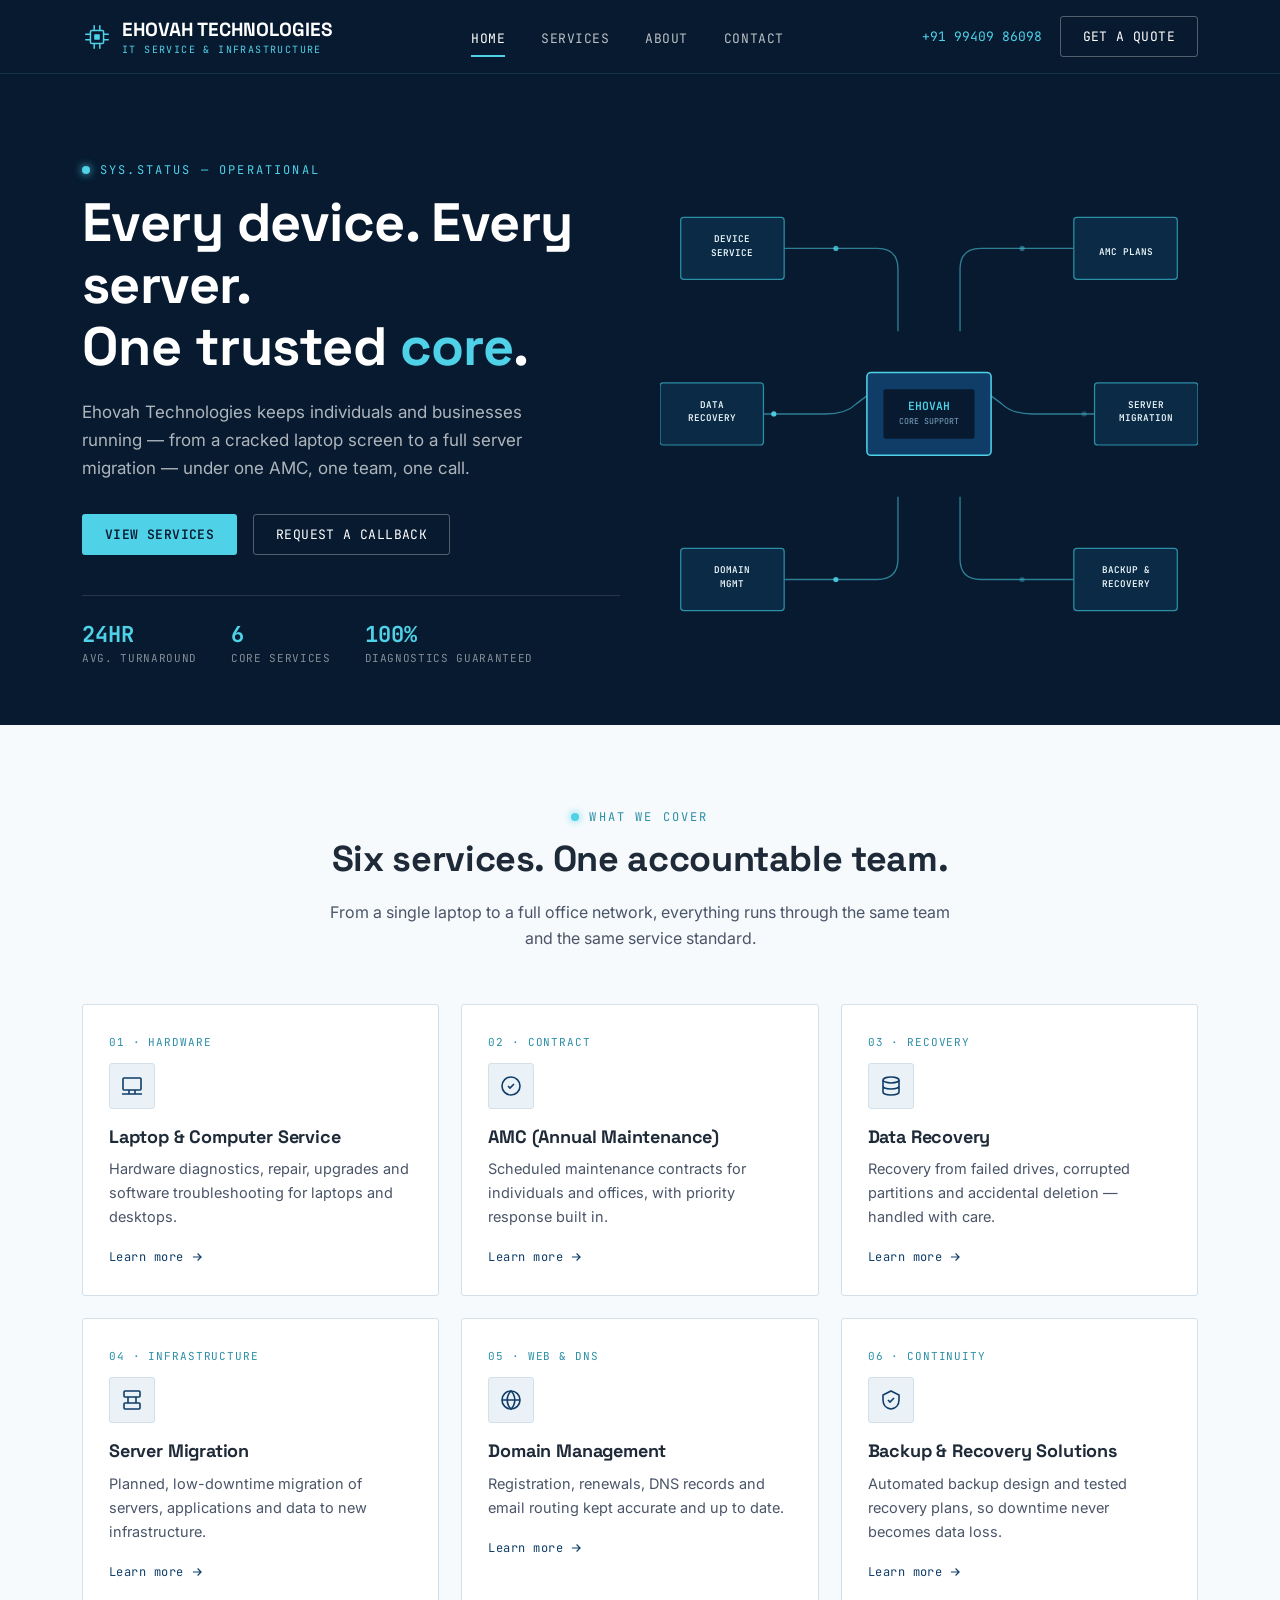
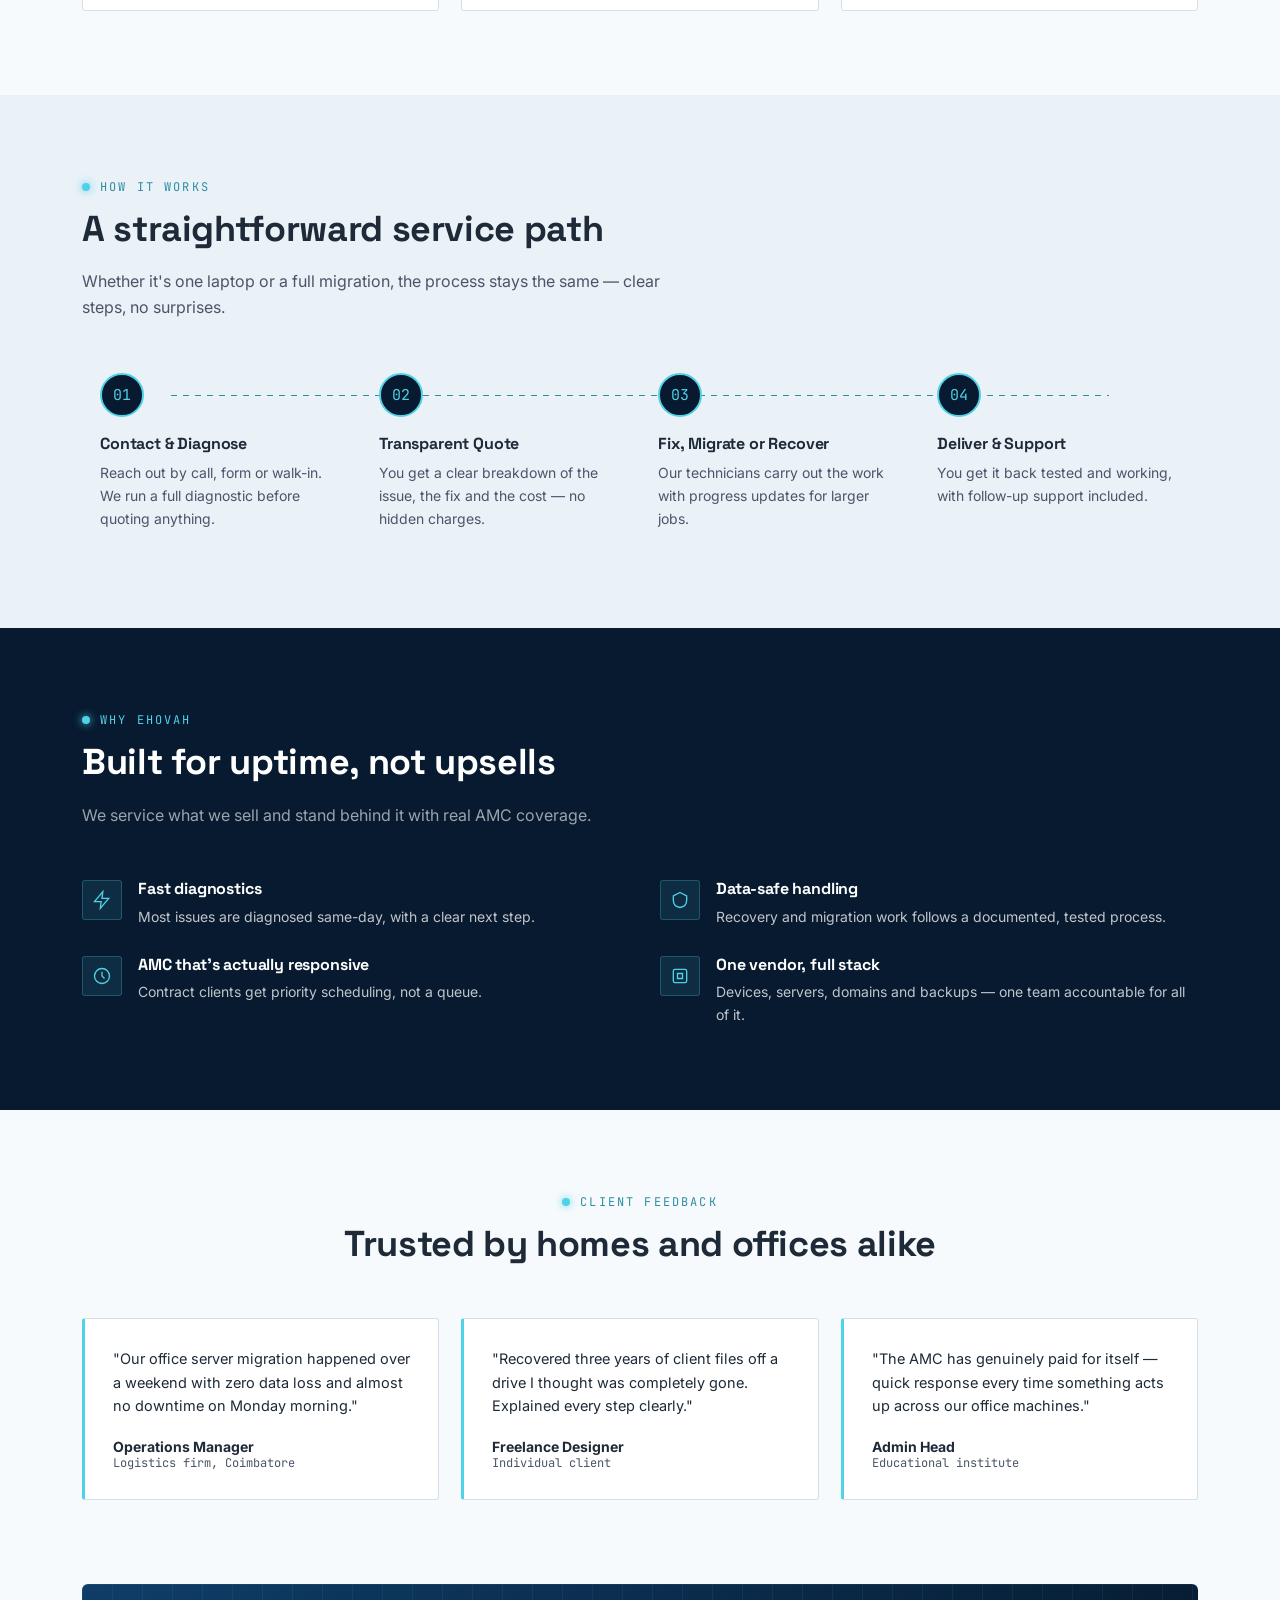
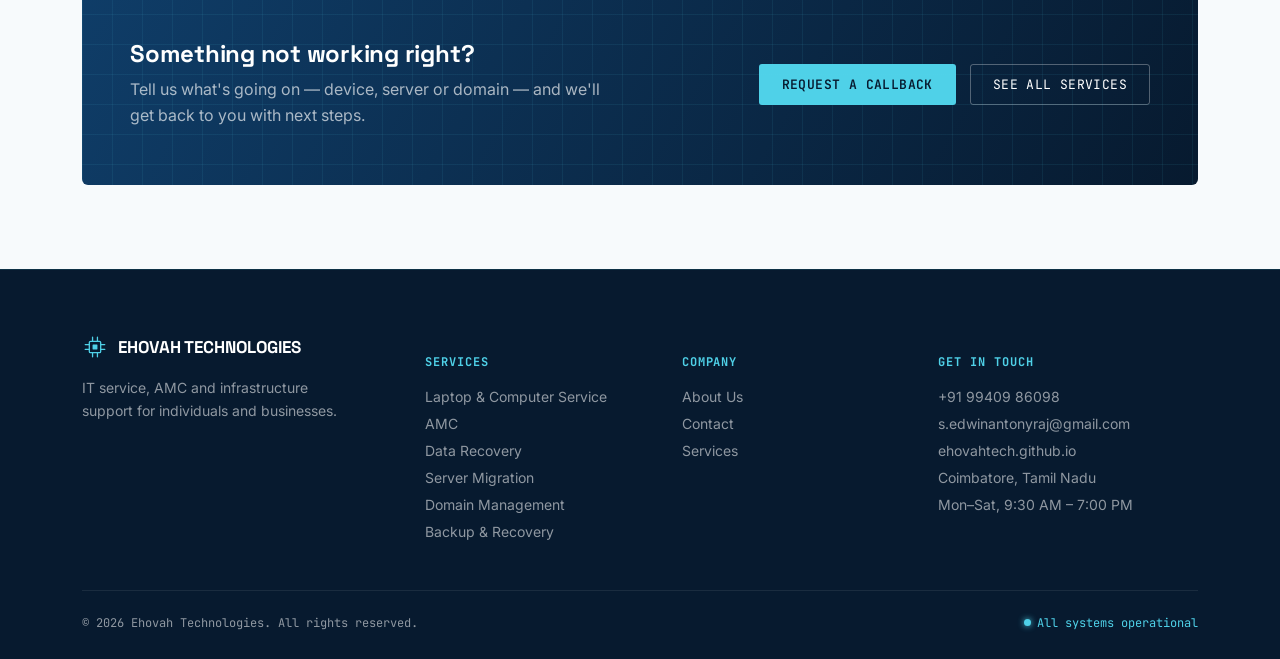
==== commit d335174d: "Add files via upload" ====
--- a/index.html
+++ b/index.html
@@ -31,7 +31,7 @@
       </ul>
     </nav>
     <div class="nav-cta">
-      <span class="phone-readout">+91 98XXX XXXXX</span>
+      <span class="phone-readout">+91 99409 86098</span>
       <a href="contact.html" class="btn btn-outline">Get a Quote</a>
       <button class="nav-toggle" aria-label="Toggle menu"><span></span><span></span><span></span></button>
     </div>
@@ -261,7 +261,7 @@
     <div class="testimonial-grid">
       <div class="testimonial-card">
         <p class="quote">"Our office server migration happened over a weekend with zero data loss and almost no downtime on Monday morning."</p>
-        <div class="who"><strong>Operations Manager</strong>Logistics firm, Bengaluru</div>
+        <div class="who"><strong>Operations Manager</strong>Logistics firm, Coimbatore</div>
       </div>
       <div class="testimonial-card">
         <p class="quote">"Recovered three years of client files off a drive I thought was completely gone. Explained every step clearly."</p>
@@ -328,8 +328,10 @@
       <div>
         <h5>Get in touch</h5>
         <ul>
-          <li>+91 98XXX XXXXX</li>
-          <li>support@ehovahtech.com</li>
+          <li>+91 99409 86098</li>
+          <li>s.edwinantonyraj@gmail.com</li>
+          <li><a href="https://ehovahtech.github.io/" target="_blank" rel="noopener">ehovahtech.github.io</a></li>
+          <li>Coimbatore, Tamil Nadu</li>
           <li>Mon–Sat, 9:30 AM – 7:00 PM</li>
         </ul>
       </div>
